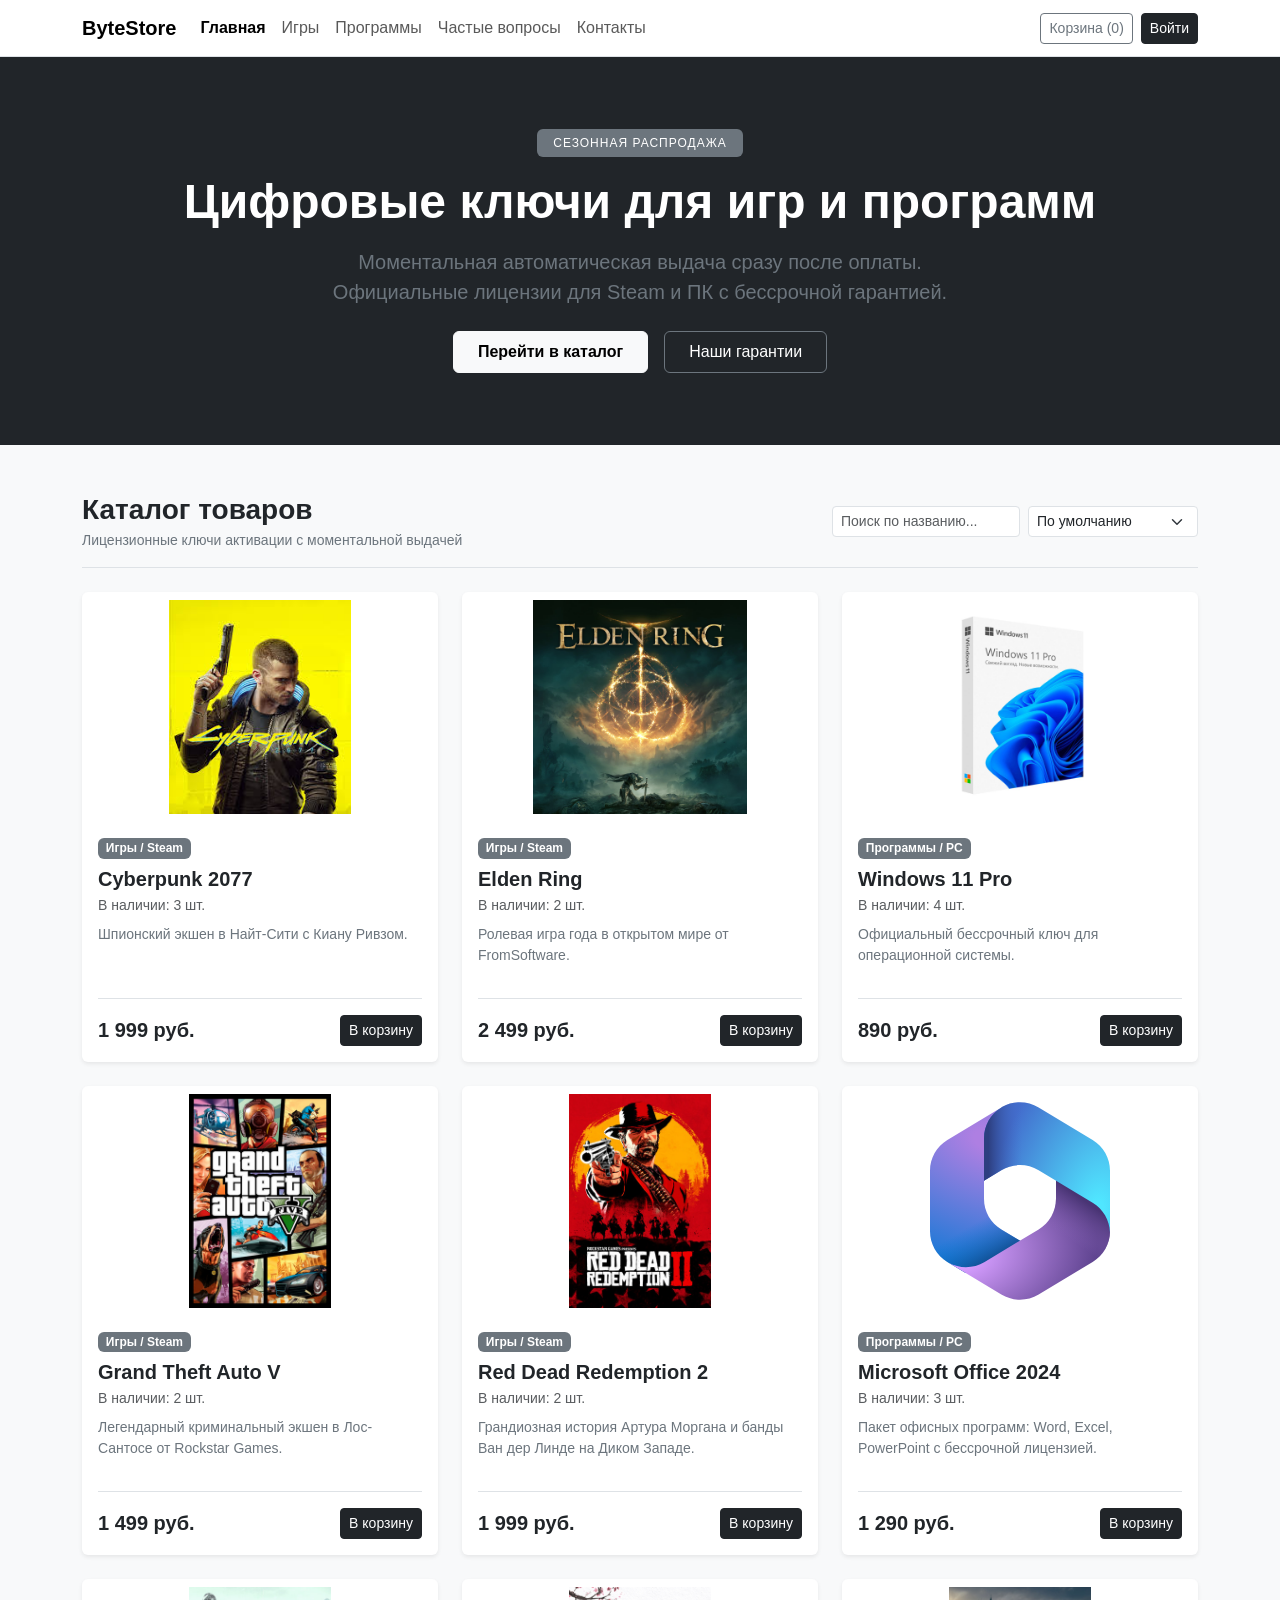
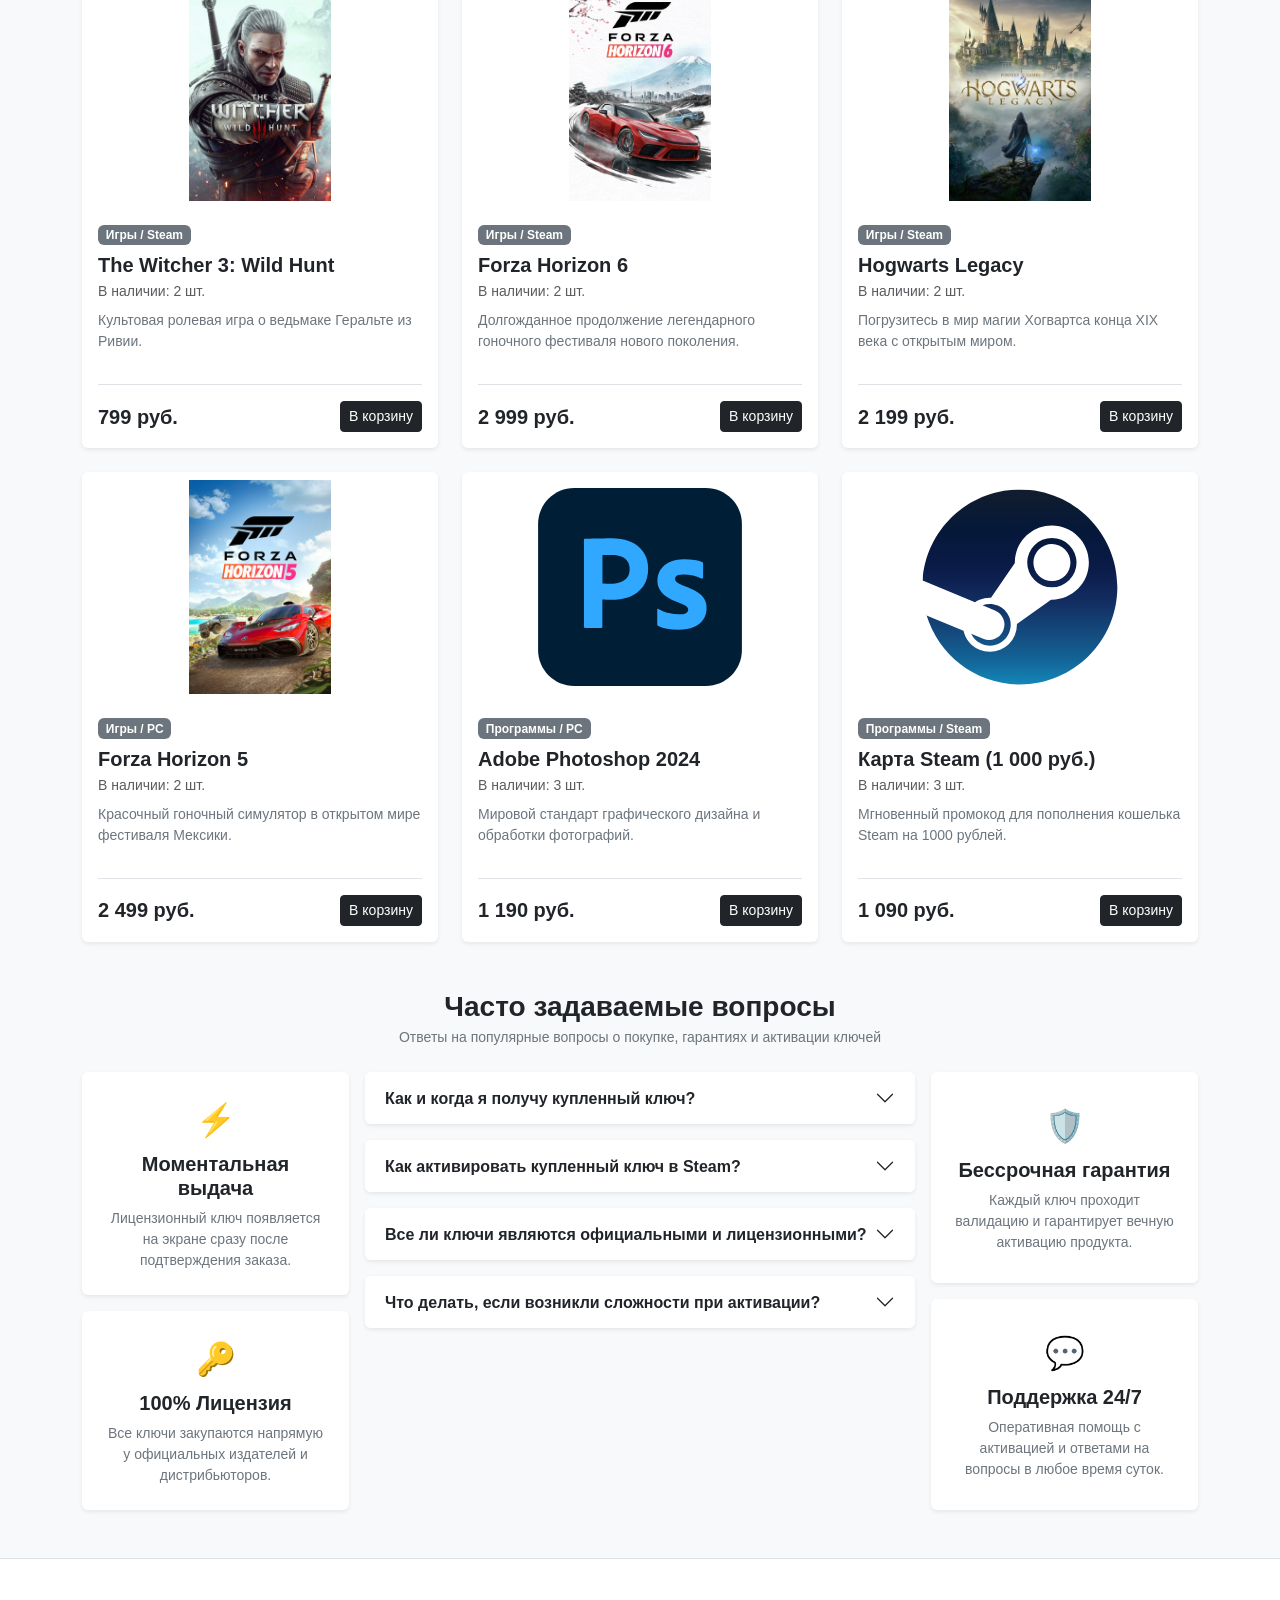
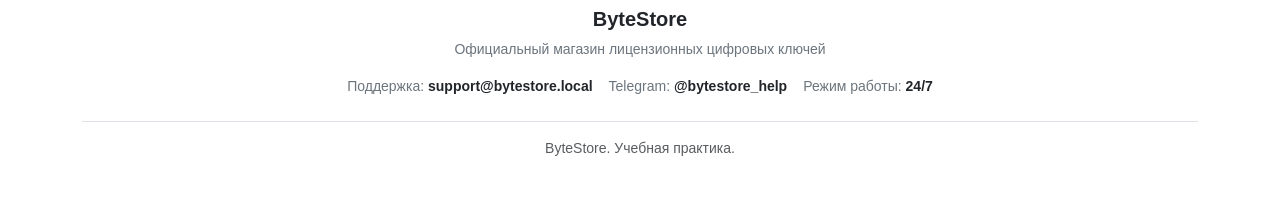
==== index.html @ 20fa43a7 "ByteStore" ====
<!DOCTYPE html>
<html lang="ru">
<head>
    <meta charset="UTF-8">
    <meta name="viewport" content="width=device-width, initial-scale=1.0">
    <title>ByteStore - Магазин цифровых товаров</title>

    <!-- шрифт satoshi -->
    <link href="https://api.fontshare.com/v2/css?f[]=satoshi@900,700,500,400&display=swap" rel="stylesheet">

    <!-- bootstrap 5.3 -->
    <link href="https://cdn.jsdelivr.net/npm/bootstrap@5.3.3/dist/css/bootstrap.min.css" rel="stylesheet">

    <style>
        body {
            font-family: 'Satoshi', sans-serif;
        }
        html {
            scroll-behavior: smooth;
        }
        .nav-filter.active {
            font-weight: 600;
            color: #000 !important;
        }
    </style>
</head>
<body class="bg-light">

    <!-- шапка сайта -->
    <nav class="navbar navbar-expand-lg bg-white border-bottom sticky-top">
        <div class="container">
            <a class="navbar-brand fw-bold" href="#">ByteStore</a>
            
            <button class="navbar-toggler" type="button" data-bs-toggle="collapse" data-bs-target="#navbarNav">
                <span class="navbar-toggler-icon"></span>
            </button>

            <div class="collapse navbar-collapse" id="navbarNav">
                <ul class="navbar-nav me-auto">
                    <li class="nav-item">
                        <a class="nav-link nav-filter active" href="#" data-filter="all">Главная</a>
                    </li>
                    <li class="nav-item">
                        <a class="nav-link nav-filter" href="#" data-filter="games">Игры</a>
                    </li>
                    <li class="nav-item">
                        <a class="nav-link nav-filter" href="#" data-filter="programs">Программы</a>
                    </li>
                    <li class="nav-item">
                        <a class="nav-link" href="#faq" id="faqNavBtn">Частые вопросы</a>
                    </li>
                    <li class="nav-item">
                        <a class="nav-link" href="#contacts" id="contactsNavBtn">Контакты</a>
                    </li>
                </ul>

                <div class="d-flex align-items-center gap-2">
                    <button class="btn btn-outline-secondary btn-sm" id="cartBtn" type="button" data-bs-toggle="modal" data-bs-target="#cartModal">
                        Корзина (<span id="cartCount">0</span>)
                    </button>
                    <div id="authContainer">
                        <button class="btn btn-dark btn-sm" id="loginNavBtn" type="button" data-bs-toggle="modal" data-bs-target="#authModal">
                            Войти
                        </button>
                    </div>
                </div>
            </div>
        </div>
    </nav>

    <!-- главный промо-баннер (hero) -->
    <section class="bg-dark text-white py-5 mb-5">
        <div class="container py-4 text-center">
            <span class="badge bg-secondary mb-3 px-3 py-2 text-uppercase fw-normal" style="letter-spacing: 1px;">Сезонная распродажа</span>
            <h1 class="display-5 fw-bold mb-3">Цифровые ключи для игр и программ</h1>
            <p class="lead text-secondary mx-auto mb-4" style="max-width: 650px;">
                Моментальная автоматическая выдача сразу после оплаты. Официальные лицензии для Steam и ПК с бессрочной гарантией.
            </p>
            <div class="d-flex justify-content-center gap-3">
                <a href="#catalog" class="btn btn-light px-4 py-2 fw-semibold">Перейти в каталог</a>
                <a href="#faq" class="btn btn-outline-secondary text-white px-4 py-2">Наши гарантии</a>
            </div>
        </div>
    </section>

    <!-- заголовок каталога и панель фильтрации -->
    <div id="catalog" class="container mb-4">
        <div class="d-flex flex-column flex-md-row justify-content-between align-items-md-center border-bottom pb-3 gap-3">
            <div>
                <h2 class="h3 fw-bold mb-1" id="pageTitle">Каталог товаров</h2>
                <p class="text-secondary small mb-0" id="pageSubtitle">Лицензионные ключи активации с моментальной выдачей</p>
            </div>
            <div class="d-flex align-items-center gap-2">
                <input type="text" class="form-control form-control-sm" id="searchInput" placeholder="Поиск по названию..." style="max-width: 220px;">
                <select class="form-select form-select-sm" id="sortSelect" style="max-width: 170px;">
                    <option value="default">По умолчанию</option>
                    <option value="price-asc">Сначала дешевле</option>
                    <option value="price-desc">Сначала дороже</option>
                </select>
            </div>
        </div>
    </div>

    <!-- список товаров -->
    <div class="container mb-5">
        <div class="row row-cols-1 row-cols-md-3 g-4" id="productsGrid">
            <div id="noProductsFound" class="col-12 text-center py-5 text-secondary d-none">
                <p class="mb-0">Товаров по вашему запросу не найдено</p>
            </div>
            
            <!-- товар 1 -->
            <div class="col product-card-col" data-category="games">
                <div class="card h-100 shadow-sm border-0">
                    <img src="img/cyberpunk.png" class="card-img-top p-2" alt="Cyberpunk 2077" style="height: 230px; object-fit: contain;">
                    <div class="card-body d-flex flex-column">
                        <span class="badge bg-secondary align-self-start mb-2">Игры / Steam</span>
                        <h5 class="card-title fw-bold mb-1">Cyberpunk 2077</h5>
                        <div class="text-muted small mb-2" id="stock-1">В наличии: 3 шт.</div>
                        <p class="card-text text-secondary small flex-grow-1">Шпионский экшен в Найт-Сити с Киану Ривзом.</p>
                        <div class="d-flex justify-content-between align-items-center mt-3 pt-3 border-top">
                            <span class="fw-bold fs-5">1 999 руб.</span>
                            <button class="btn btn-dark btn-sm btn-buy" data-id="1" data-name="Cyberpunk 2077" data-price="1999">В корзину</button>
                        </div>
                    </div>
                </div>
            </div>

            <!-- товар 2 -->
            <div class="col product-card-col" data-category="games">
                <div class="card h-100 shadow-sm border-0">
                    <img src="img/eldenring.png" class="card-img-top p-2" alt="Elden Ring" style="height: 230px; object-fit: contain;">
                    <div class="card-body d-flex flex-column">
                        <span class="badge bg-secondary align-self-start mb-2">Игры / Steam</span>
                        <h5 class="card-title fw-bold mb-1">Elden Ring</h5>
                        <div class="text-muted small mb-2" id="stock-2">В наличии: 2 шт.</div>
                        <p class="card-text text-secondary small flex-grow-1">Ролевая игра года в открытом мире от FromSoftware.</p>
                        <div class="d-flex justify-content-between align-items-center mt-3 pt-3 border-top">
                            <span class="fw-bold fs-5">2 499 руб.</span>
                            <button class="btn btn-dark btn-sm btn-buy" data-id="2" data-name="Elden Ring" data-price="2499">В корзину</button>
                        </div>
                    </div>
                </div>
            </div>

            <!-- товар 3 -->
            <div class="col product-card-col" data-category="programs">
                <div class="card h-100 shadow-sm border-0">
                    <img src="img/windows.jpg" class="card-img-top p-2" alt="Windows 11 Pro" style="height: 230px; object-fit: contain;">
                    <div class="card-body d-flex flex-column">
                        <span class="badge bg-secondary align-self-start mb-2">Программы / PC</span>
                        <h5 class="card-title fw-bold mb-1">Windows 11 Pro</h5>
                        <div class="text-muted small mb-2" id="stock-3">В наличии: 4 шт.</div>
                        <p class="card-text text-secondary small flex-grow-1">Официальный бессрочный ключ для операционной системы.</p>
                        <div class="d-flex justify-content-between align-items-center mt-3 pt-3 border-top">
                            <span class="fw-bold fs-5">890 руб.</span>
                            <button class="btn btn-dark btn-sm btn-buy" data-id="3" data-name="Windows 11 Pro" data-price="890">В корзину</button>
                        </div>
                    </div>
                </div>
            </div>

            <!-- товар 4 -->
            <div class="col product-card-col" data-category="games">
                <div class="card h-100 shadow-sm border-0">
                    <img src="img/gtav.jpg" class="card-img-top p-2" alt="Grand Theft Auto V" style="height: 230px; object-fit: contain;">
                    <div class="card-body d-flex flex-column">
                        <span class="badge bg-secondary align-self-start mb-2">Игры / Steam</span>
                        <h5 class="card-title fw-bold mb-1">Grand Theft Auto V</h5>
                        <div class="text-muted small mb-2" id="stock-4">В наличии: 2 шт.</div>
                        <p class="card-text text-secondary small flex-grow-1">Легендарный криминальный экшен в Лос-Сантосе от Rockstar Games.</p>
                        <div class="d-flex justify-content-between align-items-center mt-3 pt-3 border-top">
                            <span class="fw-bold fs-5">1 499 руб.</span>
                            <button class="btn btn-dark btn-sm btn-buy" data-id="4" data-name="Grand Theft Auto V" data-price="1499">В корзину</button>
                        </div>
                    </div>
                </div>
            </div>

            <!-- товар 5 -->
            <div class="col product-card-col" data-category="games">
                <div class="card h-100 shadow-sm border-0">
                    <img src="img/rdr2.jpg" class="card-img-top p-2" alt="Red Dead Redemption 2" style="height: 230px; object-fit: contain;">
                    <div class="card-body d-flex flex-column">
                        <span class="badge bg-secondary align-self-start mb-2">Игры / Steam</span>
                        <h5 class="card-title fw-bold mb-1">Red Dead Redemption 2</h5>
                        <div class="text-muted small mb-2" id="stock-5">В наличии: 2 шт.</div>
                        <p class="card-text text-secondary small flex-grow-1">Грандиозная история Артура Моргана и банды Ван дер Линде на Диком Западе.</p>
                        <div class="d-flex justify-content-between align-items-center mt-3 pt-3 border-top">
                            <span class="fw-bold fs-5">1 999 руб.</span>
                            <button class="btn btn-dark btn-sm btn-buy" data-id="5" data-name="Red Dead Redemption 2" data-price="1999">В корзину</button>
                        </div>
                    </div>
                </div>
            </div>

            <!-- товар 6 -->
            <div class="col product-card-col" data-category="programs">
                <div class="card h-100 shadow-sm border-0">
                    <img src="img/office.svg" class="card-img-top p-3" alt="Microsoft Office 2024" style="height: 230px; object-fit: contain;">
                    <div class="card-body d-flex flex-column">
                        <span class="badge bg-secondary align-self-start mb-2">Программы / PC</span>
                        <h5 class="card-title fw-bold mb-1">Microsoft Office 2024</h5>
                        <div class="text-muted small mb-2" id="stock-6">В наличии: 3 шт.</div>
                        <p class="card-text text-secondary small flex-grow-1">Пакет офисных программ: Word, Excel, PowerPoint с бессрочной лицензией.</p>
                        <div class="d-flex justify-content-between align-items-center mt-3 pt-3 border-top">
                            <span class="fw-bold fs-5">1 290 руб.</span>
                            <button class="btn btn-dark btn-sm btn-buy" data-id="6" data-name="Microsoft Office 2024" data-price="1290">В корзину</button>
                        </div>
                    </div>
                </div>
            </div>

            <!-- товар 7 -->
            <div class="col product-card-col" data-category="games">
                <div class="card h-100 shadow-sm border-0">
                    <img src="img/witcher3.jpg" class="card-img-top p-2" alt="The Witcher 3: Wild Hunt" style="height: 230px; object-fit: contain;">
                    <div class="card-body d-flex flex-column">
                        <span class="badge bg-secondary align-self-start mb-2">Игры / Steam</span>
                        <h5 class="card-title fw-bold mb-1">The Witcher 3: Wild Hunt</h5>
                        <div class="text-muted small mb-2" id="stock-7">В наличии: 2 шт.</div>
                        <p class="card-text text-secondary small flex-grow-1">Культовая ролевая игра о ведьмаке Геральте из Ривии.</p>
                        <div class="d-flex justify-content-between align-items-center mt-3 pt-3 border-top">
                            <span class="fw-bold fs-5">799 руб.</span>
                            <button class="btn btn-dark btn-sm btn-buy" data-id="7" data-name="The Witcher 3: Wild Hunt" data-price="799">В корзину</button>
                        </div>
                    </div>
                </div>
            </div>

            <!-- товар 8 -->
            <div class="col product-card-col" data-category="games">
                <div class="card h-100 shadow-sm border-0">
                    <img src="img/forza6.jpg" class="card-img-top p-2" alt="Forza Horizon 6" style="height: 230px; object-fit: contain;">
                    <div class="card-body d-flex flex-column">
                        <span class="badge bg-secondary align-self-start mb-2">Игры / Steam</span>
                        <h5 class="card-title fw-bold mb-1">Forza Horizon 6</h5>
                        <div class="text-muted small mb-2" id="stock-8">В наличии: 2 шт.</div>
                        <p class="card-text text-secondary small flex-grow-1">Долгожданное продолжение легендарного гоночного фестиваля нового поколения.</p>
                        <div class="d-flex justify-content-between align-items-center mt-3 pt-3 border-top">
                            <span class="fw-bold fs-5">2 999 руб.</span>
                            <button class="btn btn-dark btn-sm btn-buy" data-id="8" data-name="Forza Horizon 6" data-price="2999">В корзину</button>
                        </div>
                    </div>
                </div>
            </div>

            <!-- товар 9 -->
            <div class="col product-card-col" data-category="games">
                <div class="card h-100 shadow-sm border-0">
                    <img src="img/hogwarts.jpg" class="card-img-top p-2" alt="Hogwarts Legacy" style="height: 230px; object-fit: contain;">
                    <div class="card-body d-flex flex-column">
                        <span class="badge bg-secondary align-self-start mb-2">Игры / Steam</span>
                        <h5 class="card-title fw-bold mb-1">Hogwarts Legacy</h5>
                        <div class="text-muted small mb-2" id="stock-9">В наличии: 2 шт.</div>
                        <p class="card-text text-secondary small flex-grow-1">Погрузитесь в мир магии Хогвартса конца XIX века с открытым миром.</p>
                        <div class="d-flex justify-content-between align-items-center mt-3 pt-3 border-top">
                            <span class="fw-bold fs-5">2 199 руб.</span>
                            <button class="btn btn-dark btn-sm btn-buy" data-id="9" data-name="Hogwarts Legacy" data-price="2199">В корзину</button>
                        </div>
                    </div>
                </div>
            </div>

            <!-- товар 10 -->
            <div class="col product-card-col" data-category="games">
                <div class="card h-100 shadow-sm border-0">
                    <img src="img/forza5.jpg" class="card-img-top p-2" alt="Forza Horizon 5" style="height: 230px; object-fit: contain;">
                    <div class="card-body d-flex flex-column">
                        <span class="badge bg-secondary align-self-start mb-2">Игры / PC</span>
                        <h5 class="card-title fw-bold mb-1">Forza Horizon 5</h5>
                        <div class="text-muted small mb-2" id="stock-10">В наличии: 2 шт.</div>
                        <p class="card-text text-secondary small flex-grow-1">Красочный гоночный симулятор в открытом мире фестиваля Мексики.</p>
                        <div class="d-flex justify-content-between align-items-center mt-3 pt-3 border-top">
                            <span class="fw-bold fs-5">2 499 руб.</span>
                            <button class="btn btn-dark btn-sm btn-buy" data-id="10" data-name="Forza Horizon 5" data-price="2499">В корзину</button>
                        </div>
                    </div>
                </div>
            </div>

            <!-- товар 11 -->
            <div class="col product-card-col" data-category="programs">
                <div class="card h-100 shadow-sm border-0">
                    <img src="img/photoshop.svg" class="card-img-top p-3" alt="Adobe Photoshop 2024" style="height: 230px; object-fit: contain;">
                    <div class="card-body d-flex flex-column">
                        <span class="badge bg-secondary align-self-start mb-2">Программы / PC</span>
                        <h5 class="card-title fw-bold mb-1">Adobe Photoshop 2024</h5>
                        <div class="text-muted small mb-2" id="stock-11">В наличии: 3 шт.</div>
                        <p class="card-text text-secondary small flex-grow-1">Мировой стандарт графического дизайна и обработки фотографий.</p>
                        <div class="d-flex justify-content-between align-items-center mt-3 pt-3 border-top">
                            <span class="fw-bold fs-5">1 190 руб.</span>
                            <button class="btn btn-dark btn-sm btn-buy" data-id="11" data-name="Adobe Photoshop 2024" data-price="1190">В корзину</button>
                        </div>
                    </div>
                </div>
            </div>

            <!-- товар 12 -->
            <div class="col product-card-col" data-category="programs">
                <div class="card h-100 shadow-sm border-0">
                    <img src="img/steam.svg" class="card-img-top p-3" alt="Подарочная карта Steam (1000 руб.)" style="height: 230px; object-fit: contain;">
                    <div class="card-body d-flex flex-column">
                        <span class="badge bg-secondary align-self-start mb-2">Программы / Steam</span>
                        <h5 class="card-title fw-bold mb-1">Карта Steam (1 000 руб.)</h5>
                        <div class="text-muted small mb-2" id="stock-12">В наличии: 3 шт.</div>
                        <p class="card-text text-secondary small flex-grow-1">Мгновенный промокод для пополнения кошелька Steam на 1000 рублей.</p>
                        <div class="d-flex justify-content-between align-items-center mt-3 pt-3 border-top">
                            <span class="fw-bold fs-5">1 090 руб.</span>
                            <button class="btn btn-dark btn-sm btn-buy" data-id="12" data-name="Подарочная карта Steam (1000 руб.)" data-price="1090">В корзину</button>
                        </div>
                    </div>
                </div>
            </div>

        </div>
    </div>

    <!-- модальное окно авторизации и регистрации -->
    <div class="modal fade" id="authModal" tabindex="-1">
        <div class="modal-dialog modal-dialog-centered">
            <div class="modal-content">
                <div class="modal-header">
                    <h5 class="modal-title fw-bold" id="authModalTitle">Вход в аккаунт</h5>
                    <button type="button" class="btn-close" data-bs-dismiss="modal"></button>
                </div>
                <div class="modal-body">
                    <form id="authForm">
                        <div class="mb-3">
                            <label class="form-label small text-secondary">Логин</label>
                            <input type="text" class="form-control" id="authLogin" placeholder="Введите логин" required>
                        </div>
                        <div class="mb-3">
                            <label class="form-label small text-secondary">Пароль</label>
                            <input type="password" class="form-control" id="authPassword" placeholder="Введите пароль" required>
                        </div>
                        <div id="authError" class="alert alert-danger py-2 small d-none"></div>
                        <button type="submit" class="btn btn-dark w-100" id="authSubmitBtn">Войти</button>
                    </form>
                    <div class="text-center mt-3">
                        <a href="#" class="small text-secondary" id="authToggleLink">Нет аккаунта? Зарегистрироваться</a>
                    </div>
                </div>
            </div>
        </div>
    </div>

    <!-- модальное окно корзины -->
    <div class="modal fade" id="cartModal" tabindex="-1">
        <div class="modal-dialog modal-dialog-centered">
            <div class="modal-content">
                <div class="modal-header">
                    <h5 class="modal-title fw-bold">Корзина</h5>
                    <button type="button" class="btn-close" data-bs-dismiss="modal"></button>
                </div>
                <div class="modal-body">
                    <div id="cartEmpty" class="text-center py-4 text-secondary">
                        <p class="mb-0">Ваша корзина пуста</p>
                    </div>
                    <ul class="list-group list-group-flush mb-3" id="cartList"></ul>
                    <div class="d-flex justify-content-between align-items-center pt-3 border-top fw-bold">
                        <span>Итого:</span>
                        <span id="cartTotalPrice">0 руб.</span>
                    </div>
                </div>
                <div class="modal-footer">
                    <button type="button" class="btn btn-outline-secondary btn-sm" data-bs-dismiss="modal">Продолжить покупки</button>
                    <button type="button" class="btn btn-dark btn-sm" id="checkoutBtn" disabled>Оформить заказ</button>
                </div>
            </div>
        </div>
    </div>

    <!-- модальное окно успешной покупки и выдачи ключа -->
    <div class="modal fade" id="successModal" tabindex="-1">
        <div class="modal-dialog modal-dialog-centered">
            <div class="modal-content text-center p-3">
                <div class="modal-body">
                    <div class="mb-3 text-success">
                        <svg xmlns="http://www.w3.org/2000/svg" width="48" height="48" fill="currentColor" class="bi bi-check-circle" viewBox="0 0 16 16">
                            <path d="M8 15A7 7 0 1 1 8 1a7 7 0 0 1 0 14m0 1A8 8 0 1 0 8 0a8 8 0 0 0 0 16"/>
                            <path d="m10.97 4.97-.02.022-3.473 4.425-2.093-2.094a.75.75 0 0 0-1.06 1.06L6.97 11.03a.75.75 0 0 0 1.079-.02l3.992-4.99a.75.75 0 0 0-1.071-1.05"/>
                        </svg>
                    </div>
                    <h5 class="fw-bold mb-2">Оплата прошла успешно!</h5>
                    <p class="text-secondary small mb-3">Ваш цифровой ключ активации:</p>
                    <div class="p-3 bg-light border rounded font-monospace fw-bold fs-5 text-dark mb-3" id="issuedKey">
                        XXXX-XXXX-XXXX-XXXX
                    </div>
                    <p class="text-secondary small">Ключ моментально готов к активации.</p>
                    <button type="button" class="btn btn-dark btn-sm w-100" data-bs-dismiss="modal">Отлично</button>
                </div>
            </div>
        </div>
    </div>

    <!-- модальное окно личного кабинета (мои покупки по ТЗ 3.4) -->
    <div class="modal fade" id="userKeysModal" tabindex="-1">
        <div class="modal-dialog modal-dialog-centered">
            <div class="modal-content">
                <div class="modal-header">
                    <h5 class="modal-title fw-bold">Мои купленные ключи</h5>
                    <button type="button" class="btn-close" data-bs-dismiss="modal"></button>
                </div>
                <div class="modal-body">
                    <div id="userKeysEmpty" class="text-center py-4 text-secondary">
                        <p class="mb-0">У вас пока нет купленных ключей</p>
                    </div>
                    <ul class="list-group list-group-flush" id="userKeysList"></ul>
                </div>
                <div class="modal-footer">
                    <button type="button" class="btn btn-outline-secondary btn-sm" data-bs-dismiss="modal">Закрыть</button>
                </div>
            </div>
        </div>
    </div>

    <!-- модальное окно добавления ключей -->
    <div class="modal fade" id="adminModal" tabindex="-1">
        <div class="modal-dialog modal-dialog-centered">
            <div class="modal-content">
                <div class="modal-header">
                    <h5 class="modal-title fw-bold">Пополнение склада ключей</h5>
                    <button type="button" class="btn-close" data-bs-dismiss="modal"></button>
                </div>
                <div class="modal-body">
                    <form id="adminKeyForm">
                        <div class="mb-3">
                            <label class="form-label small text-secondary">Выберите товар</label>
                            <select class="form-select form-select-sm" id="adminProductSelect">
                                <option value="1">Cyberpunk 2077</option>
                                <option value="2">Elden Ring</option>
                                <option value="3">Windows 11 Pro</option>
                                <option value="4">Grand Theft Auto V</option>
                                <option value="5">Red Dead Redemption 2</option>
                                <option value="6">Microsoft Office 2024</option>
                                <option value="7">The Witcher 3: Wild Hunt</option>
                                <option value="8">Forza Horizon 6</option>
                                <option value="9">Hogwarts Legacy</option>
                                <option value="10">Forza Horizon 5</option>
                                <option value="11">Adobe Photoshop 2024</option>
                                <option value="12">Подарочная карта Steam (1000 руб.)</option>
                            </select>
                        </div>
                        <div class="mb-3">
                            <label class="form-label small text-secondary">Код лицензионного ключа</label>
                            <div class="input-group input-group-sm">
                                <input type="text" class="form-control font-monospace" id="adminKeyCode" placeholder="XXXX-XXXX-XXXX-XXXX" required>
                                <button class="btn btn-outline-secondary" type="button" id="adminGenKeyBtn">Сгенерировать</button>
                            </div>
                        </div>
                        <div id="adminSuccess" class="alert alert-success py-2 small d-none"></div>
                        <div id="adminError" class="alert alert-danger py-2 small d-none"></div>
                        <button type="submit" class="btn btn-dark btn-sm w-100" id="adminSubmitBtn">Добавить ключ в базу данных</button>
                    </form>
                </div>
            </div>
        </div>
    </div>

    <!-- блок часто задаваемых вопросов (FAQ) и гарантий -->
    <section id="faq" class="container mb-5">
        <div class="text-center mb-4">
            <h2 class="h3 fw-bold mb-1">Часто задаваемые вопросы</h2>
            <p class="text-secondary small mb-0">Ответы на популярные вопросы о покупке, гарантиях и активации ключей</p>
        </div>
        <div class="row g-3 align-items-stretch">
            <!-- левая колонка преимуществ (2 карточки) -->
            <div class="col-12 col-lg-3 d-flex flex-column gap-3">
                <div class="card h-100 border-0 shadow-sm p-4 bg-white text-center d-flex flex-column justify-content-center">
                    <div class="fs-2 mb-2">⚡</div>
                    <h5 class="fw-bold mb-2">Моментальная выдача</h5>
                    <p class="text-secondary small mb-0">Лицензионный ключ появляется на экране сразу после подтверждения заказа.</p>
                </div>
                <div class="card h-100 border-0 shadow-sm p-4 bg-white text-center d-flex flex-column justify-content-center">
                    <div class="fs-2 mb-2">🔑</div>
                    <h5 class="fw-bold mb-2">100% Лицензия</h5>
                    <p class="text-secondary small mb-0">Все ключи закупаются напрямую у официальных издателей и дистрибьюторов.</p>
                </div>
            </div>

            <!-- центральная колонка: аккордеон вопросов -->
            <div class="col-12 col-lg-6">
                <div class="accordion" id="faqAccordion">
                    <div class="accordion-item border-0 mb-3 shadow-sm rounded overflow-hidden">
                        <h2 class="accordion-header">
                            <button class="accordion-button collapsed fw-semibold" type="button" data-bs-toggle="collapse" data-bs-target="#faq1">
                                Как и когда я получу купленный ключ?
                            </button>
                        </h2>
                        <div id="faq1" class="accordion-collapse collapse" data-bs-parent="#faqAccordion">
                            <div class="accordion-body text-secondary small pt-0">
                                Выдача ключа происходит автоматически и моментально сразу после оформления заказа. Ключ появится во всплывающем окне на сайте, а также навсегда сохранится в вашем личном кабинете в разделе «Мои покупки».
                            </div>
                        </div>
                    </div>
                    <div class="accordion-item border-0 mb-3 shadow-sm rounded overflow-hidden">
                        <h2 class="accordion-header">
                            <button class="accordion-button collapsed fw-semibold" type="button" data-bs-toggle="collapse" data-bs-target="#faq2">
                                Как активировать купленный ключ в Steam?
                            </button>
                        </h2>
                        <div id="faq2" class="accordion-collapse collapse" data-bs-parent="#faqAccordion">
                            <div class="accordion-body text-secondary small pt-0">
                                1. Запустите клиент Steam на вашем ПК и войдите в свой аккаунт.<br>
                                2. В верхнем меню выберите <strong>«Игры»</strong> &rarr; <strong>«Активировать в Steam...»</strong>.<br>
                                3. Следуйте инструкции на экране и вставьте полученный ключ.<br>
                                4. После этого игра будет навсегда привязана к вашей библиотеке и готова к установке.
                            </div>
                        </div>
                    </div>
                    <div class="accordion-item border-0 mb-3 shadow-sm rounded overflow-hidden">
                        <h2 class="accordion-header">
                            <button class="accordion-button collapsed fw-semibold" type="button" data-bs-toggle="collapse" data-bs-target="#faq3">
                                Все ли ключи являются официальными и лицензионными?
                            </button>
                        </h2>
                        <div id="faq3" class="accordion-collapse collapse" data-bs-parent="#faqAccordion">
                            <div class="accordion-body text-secondary small pt-0">
                                Да, абсолютно все товары в нашем магазине — это 100% официальные лицензионные ключи от проверенных дистрибьюторов и издателей с бессрочной гарантией.
                            </div>
                        </div>
                    </div>
                    <div class="accordion-item border-0 mb-3 shadow-sm rounded overflow-hidden">
                        <h2 class="accordion-header">
                            <button class="accordion-button collapsed fw-semibold" type="button" data-bs-toggle="collapse" data-bs-target="#faq4">
                                Что делать, если возникли сложности при активации?
                            </button>
                        </h2>
                        <div id="faq4" class="accordion-collapse collapse" data-bs-parent="#faqAccordion">
                            <div class="accordion-body text-secondary small pt-0">
                                Наша техническая поддержка работает круглосуточно. Вы можете связаться с нами в Telegram <strong>@bytestore_help</strong> или по электронной почте <strong>support@bytestore.local</strong>. Оператор ответит в течение нескольких минут и поможет активировать ключ.
                            </div>
                        </div>
                    </div>
                </div>
            </div>

            <!-- правая колонка преимуществ (2 карточки) -->
            <div class="col-12 col-lg-3 d-flex flex-column gap-3">
                <div class="card h-100 border-0 shadow-sm p-4 bg-white text-center d-flex flex-column justify-content-center">
                    <div class="fs-2 mb-2">🛡️</div>
                    <h5 class="fw-bold mb-2">Бессрочная гарантия</h5>
                    <p class="text-secondary small mb-0">Каждый ключ проходит валидацию и гарантирует вечную активацию продукта.</p>
                </div>
                <div class="card h-100 border-0 shadow-sm p-4 bg-white text-center d-flex flex-column justify-content-center">
                    <div class="fs-2 mb-2">💬</div>
                    <h5 class="fw-bold mb-2">Поддержка 24/7</h5>
                    <p class="text-secondary small mb-0">Оперативная помощь с активацией и ответами на вопросы в любое время суток.</p>
                </div>
            </div>
        </div>
    </section>

    <!-- подвал и блок контактов -->
    <footer id="contacts" class="bg-white border-top py-5 text-secondary small">
        <div class="container text-center">
            <h5 class="fw-bold text-dark mb-2">ByteStore</h5>
            <p class="text-secondary mb-3">Официальный магазин лицензионных цифровых ключей</p>
            <div class="d-inline-flex flex-column flex-sm-row gap-3 text-secondary mb-4">
                <span>Поддержка: <strong class="text-dark">support@bytestore.local</strong></span>
                <span>Telegram: <strong class="text-dark">@bytestore_help</strong></span>
                <span>Режим работы: <strong class="text-dark">24/7</strong></span>
            </div>
            <div class="pt-3 border-top text-muted">
                <p class="mb-0">ByteStore. Учебная практика.</p>
            </div>
        </div>
    </footer>

    <script src="https://cdn.jsdelivr.net/npm/bootstrap@5.3.3/dist/js/bootstrap.bundle.min.js"></script>
    <script src="app.js?v=7"></script>
</body>
</html>
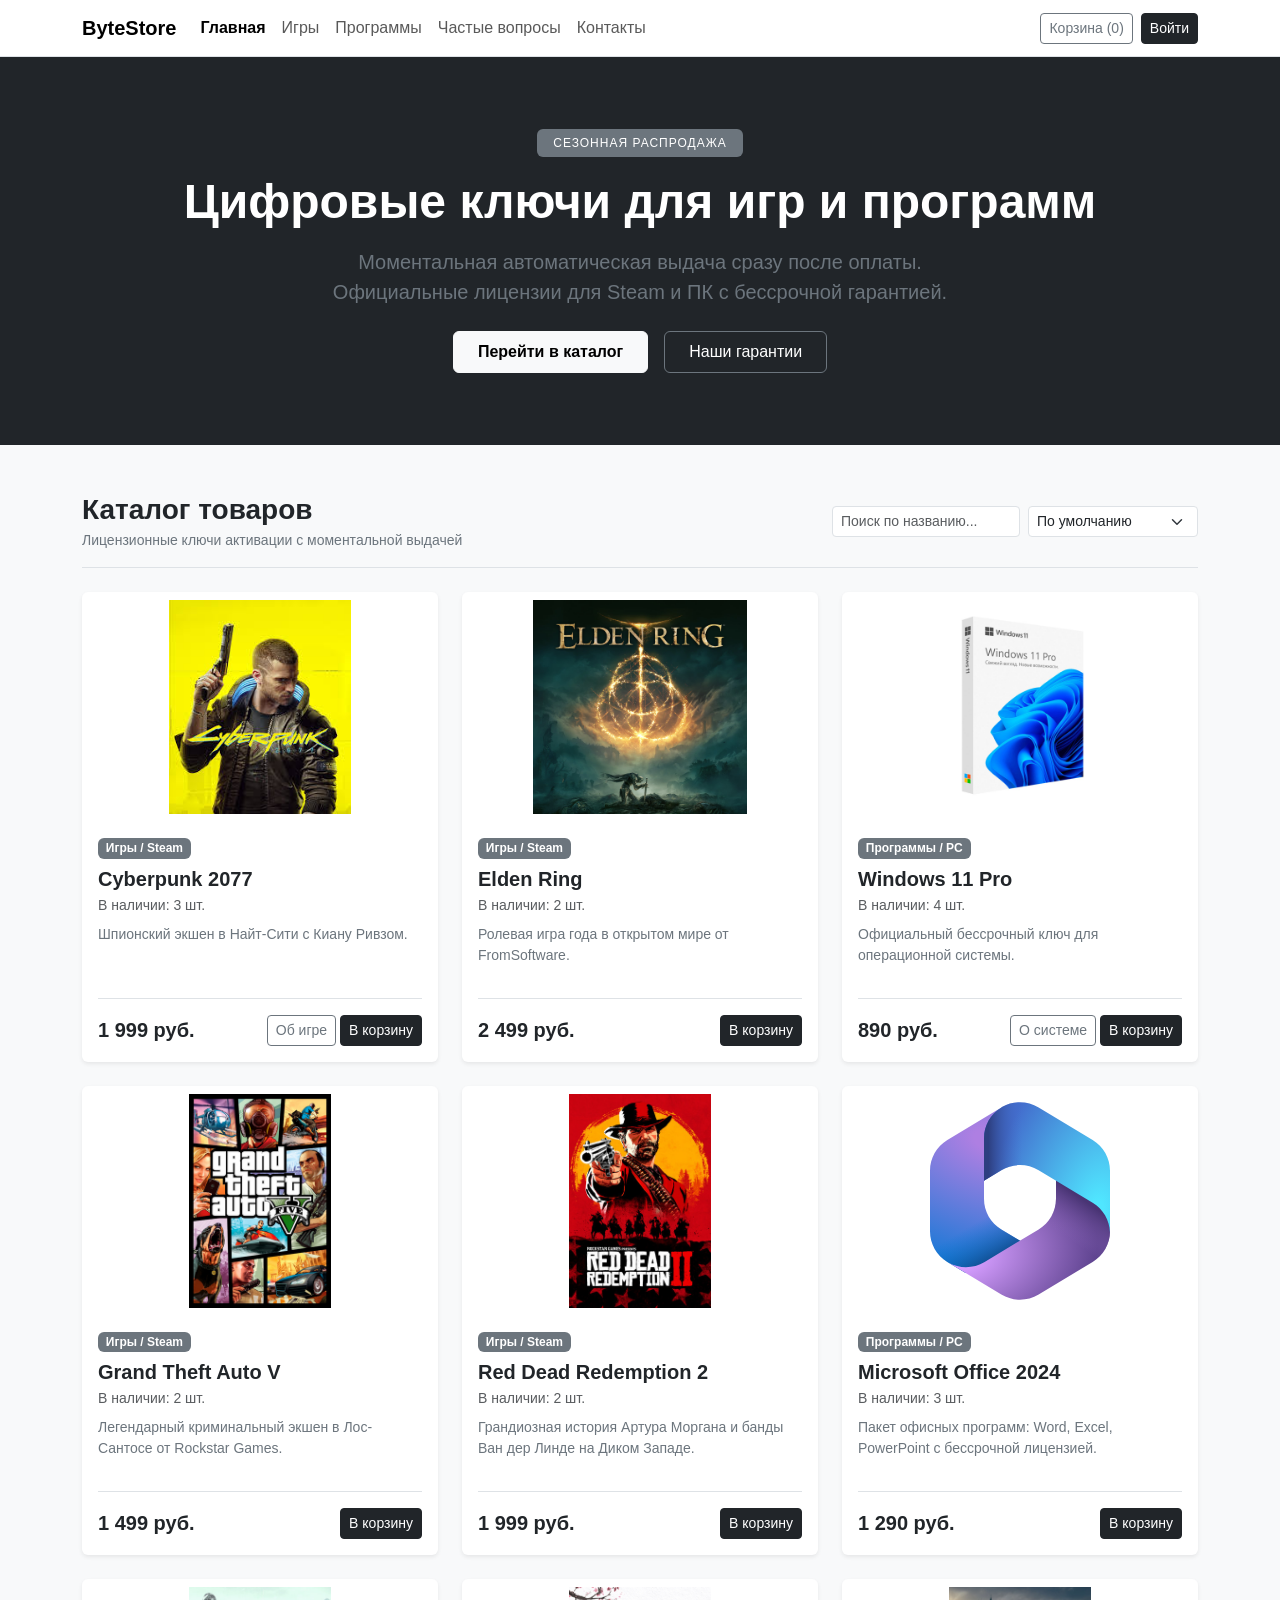
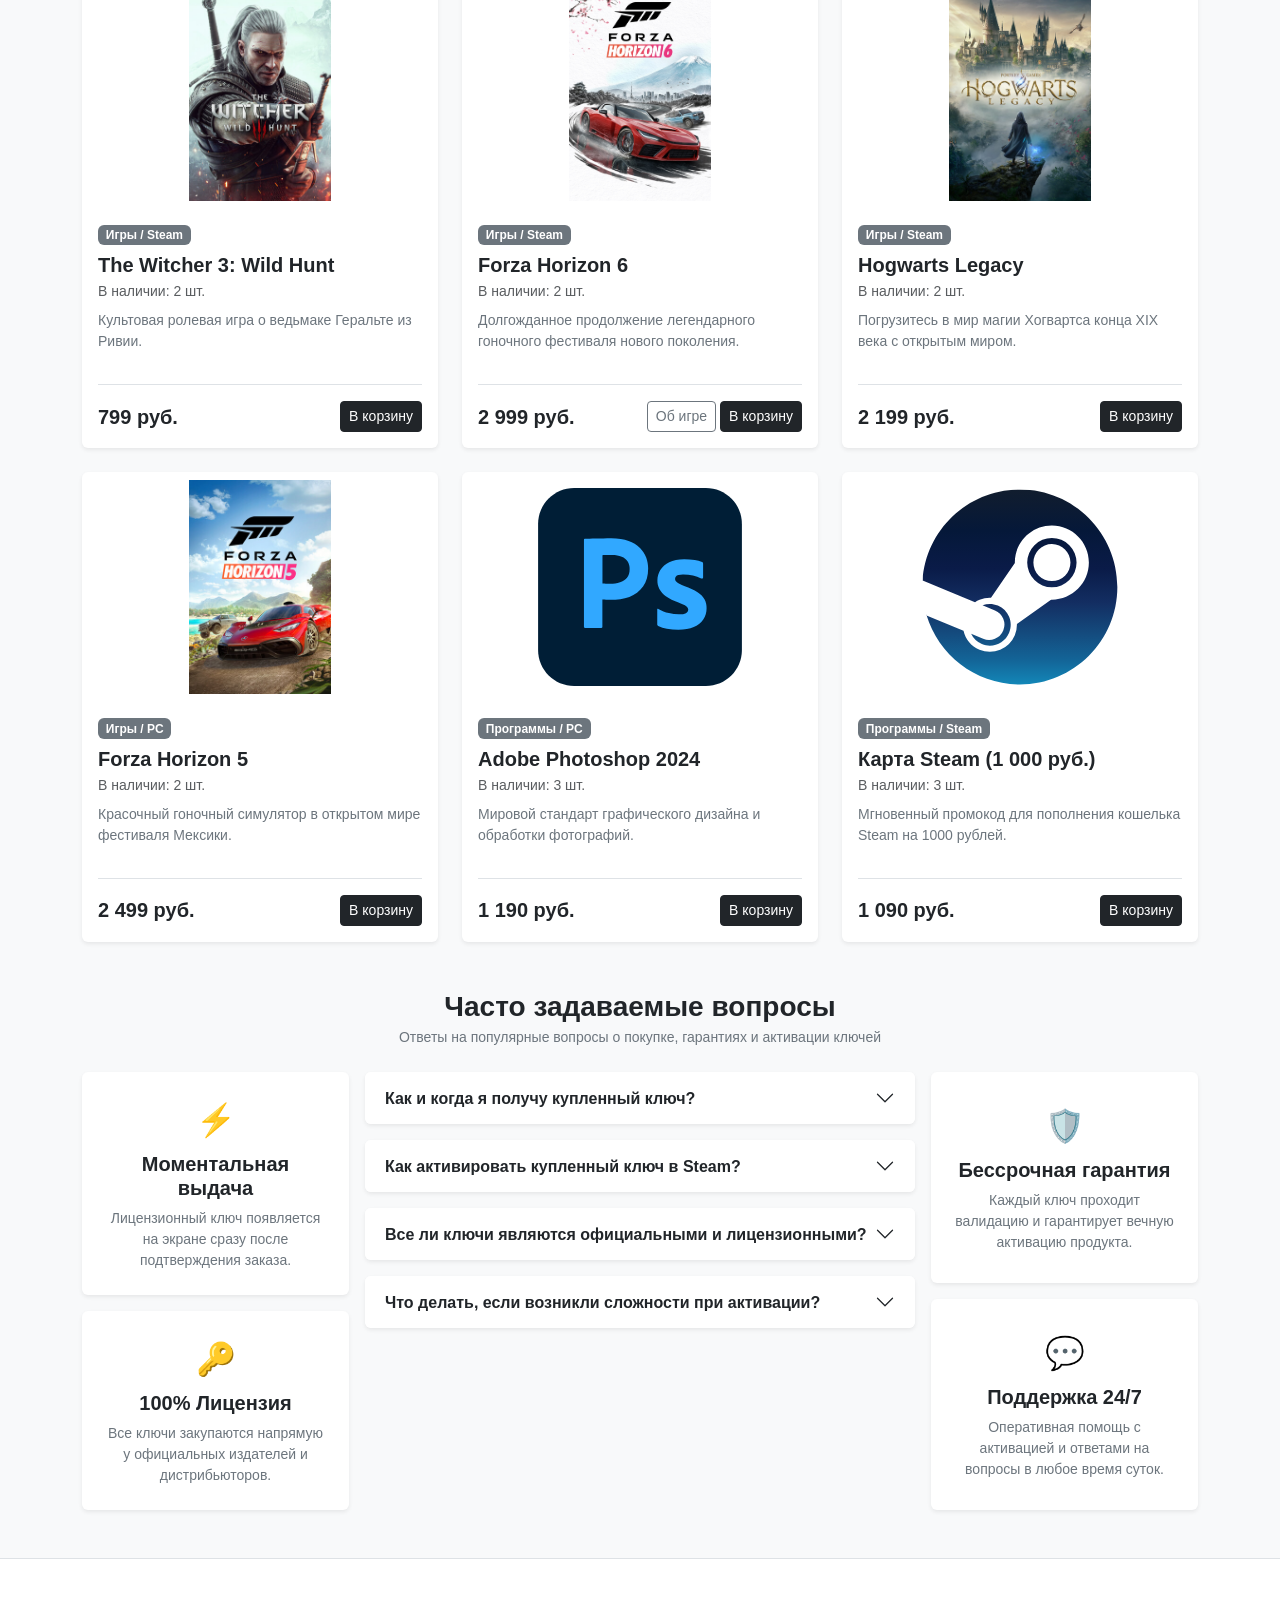
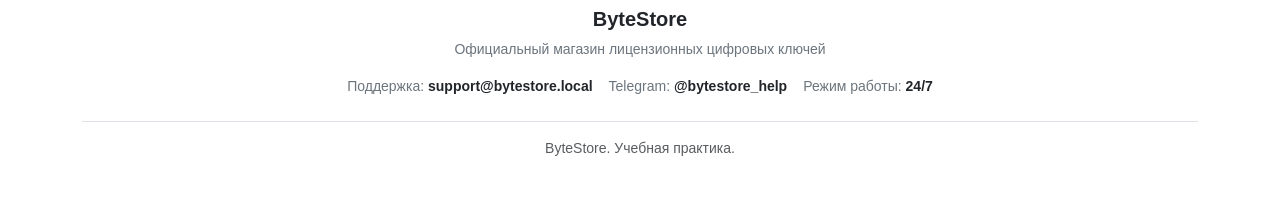
==== commit dc024607: "ByteStore" ====
--- a/index.html
+++ b/index.html
@@ -111,15 +111,22 @@
             <!-- товар 1 -->
             <div class="col product-card-col" data-category="games">
                 <div class="card h-100 shadow-sm border-0">
-                    <img src="img/cyberpunk.png" class="card-img-top p-2" alt="Cyberpunk 2077" style="height: 230px; object-fit: contain;">
-                    <div class="card-body d-flex flex-column">
-                        <span class="badge bg-secondary align-self-start mb-2">Игры / Steam</span>
-                        <h5 class="card-title fw-bold mb-1">Cyberpunk 2077</h5>
+                    <a href="/cyberpunk.html" class="d-block text-center">
+                        <img src="img/cyberpunk.png" class="card-img-top p-2" alt="Cyberpunk 2077" style="height: 230px; object-fit: contain;">
+                    </a>
+                    <div class="card-body d-flex flex-column">
+                        <span class="badge bg-secondary align-self-start mb-2">Игры / Steam</span>
+                        <a href="/cyberpunk.html" class="text-decoration-none text-dark">
+                            <h5 class="card-title fw-bold mb-1">Cyberpunk 2077</h5>
+                        </a>
                         <div class="text-muted small mb-2" id="stock-1">В наличии: 3 шт.</div>
                         <p class="card-text text-secondary small flex-grow-1">Шпионский экшен в Найт-Сити с Киану Ривзом.</p>
                         <div class="d-flex justify-content-between align-items-center mt-3 pt-3 border-top">
                             <span class="fw-bold fs-5">1 999 руб.</span>
-                            <button class="btn btn-dark btn-sm btn-buy" data-id="1" data-name="Cyberpunk 2077" data-price="1999">В корзину</button>
+                            <div class="d-flex gap-1">
+                                <a href="/cyberpunk.html" class="btn btn-outline-secondary btn-sm">Об игре</a>
+                                <button class="btn btn-dark btn-sm btn-buy" data-id="1" data-name="Cyberpunk 2077" data-price="1999">В корзину</button>
+                            </div>
                         </div>
                     </div>
                 </div>
@@ -145,15 +152,22 @@
             <!-- товар 3 -->
             <div class="col product-card-col" data-category="programs">
                 <div class="card h-100 shadow-sm border-0">
-                    <img src="img/windows.jpg" class="card-img-top p-2" alt="Windows 11 Pro" style="height: 230px; object-fit: contain;">
+                    <a href="/windows.html" class="d-block text-center">
+                        <img src="img/windows.jpg" class="card-img-top p-2" alt="Windows 11 Pro" style="height: 230px; object-fit: contain;">
+                    </a>
                     <div class="card-body d-flex flex-column">
                         <span class="badge bg-secondary align-self-start mb-2">Программы / PC</span>
-                        <h5 class="card-title fw-bold mb-1">Windows 11 Pro</h5>
+                        <a href="/windows.html" class="text-decoration-none text-dark">
+                            <h5 class="card-title fw-bold mb-1">Windows 11 Pro</h5>
+                        </a>
                         <div class="text-muted small mb-2" id="stock-3">В наличии: 4 шт.</div>
                         <p class="card-text text-secondary small flex-grow-1">Официальный бессрочный ключ для операционной системы.</p>
                         <div class="d-flex justify-content-between align-items-center mt-3 pt-3 border-top">
                             <span class="fw-bold fs-5">890 руб.</span>
-                            <button class="btn btn-dark btn-sm btn-buy" data-id="3" data-name="Windows 11 Pro" data-price="890">В корзину</button>
+                            <div class="d-flex gap-1">
+                                <a href="/windows.html" class="btn btn-outline-secondary btn-sm">О системе</a>
+                                <button class="btn btn-dark btn-sm btn-buy" data-id="3" data-name="Windows 11 Pro" data-price="890">В корзину</button>
+                            </div>
                         </div>
                     </div>
                 </div>
@@ -230,15 +244,22 @@
             <!-- товар 8 -->
             <div class="col product-card-col" data-category="games">
                 <div class="card h-100 shadow-sm border-0">
-                    <img src="img/forza6.jpg" class="card-img-top p-2" alt="Forza Horizon 6" style="height: 230px; object-fit: contain;">
-                    <div class="card-body d-flex flex-column">
-                        <span class="badge bg-secondary align-self-start mb-2">Игры / Steam</span>
-                        <h5 class="card-title fw-bold mb-1">Forza Horizon 6</h5>
+                    <a href="/forza6.html" class="d-block text-center">
+                        <img src="img/forza6.jpg" class="card-img-top p-2" alt="Forza Horizon 6" style="height: 230px; object-fit: contain;">
+                    </a>
+                    <div class="card-body d-flex flex-column">
+                        <span class="badge bg-secondary align-self-start mb-2">Игры / Steam</span>
+                        <a href="/forza6.html" class="text-decoration-none text-dark">
+                            <h5 class="card-title fw-bold mb-1">Forza Horizon 6</h5>
+                        </a>
                         <div class="text-muted small mb-2" id="stock-8">В наличии: 2 шт.</div>
                         <p class="card-text text-secondary small flex-grow-1">Долгожданное продолжение легендарного гоночного фестиваля нового поколения.</p>
                         <div class="d-flex justify-content-between align-items-center mt-3 pt-3 border-top">
                             <span class="fw-bold fs-5">2 999 руб.</span>
-                            <button class="btn btn-dark btn-sm btn-buy" data-id="8" data-name="Forza Horizon 6" data-price="2999">В корзину</button>
+                            <div class="d-flex gap-1">
+                                <a href="/forza6.html" class="btn btn-outline-secondary btn-sm">Об игре</a>
+                                <button class="btn btn-dark btn-sm btn-buy" data-id="8" data-name="Forza Horizon 6" data-price="2999">В корзину</button>
+                            </div>
                         </div>
                     </div>
                 </div>
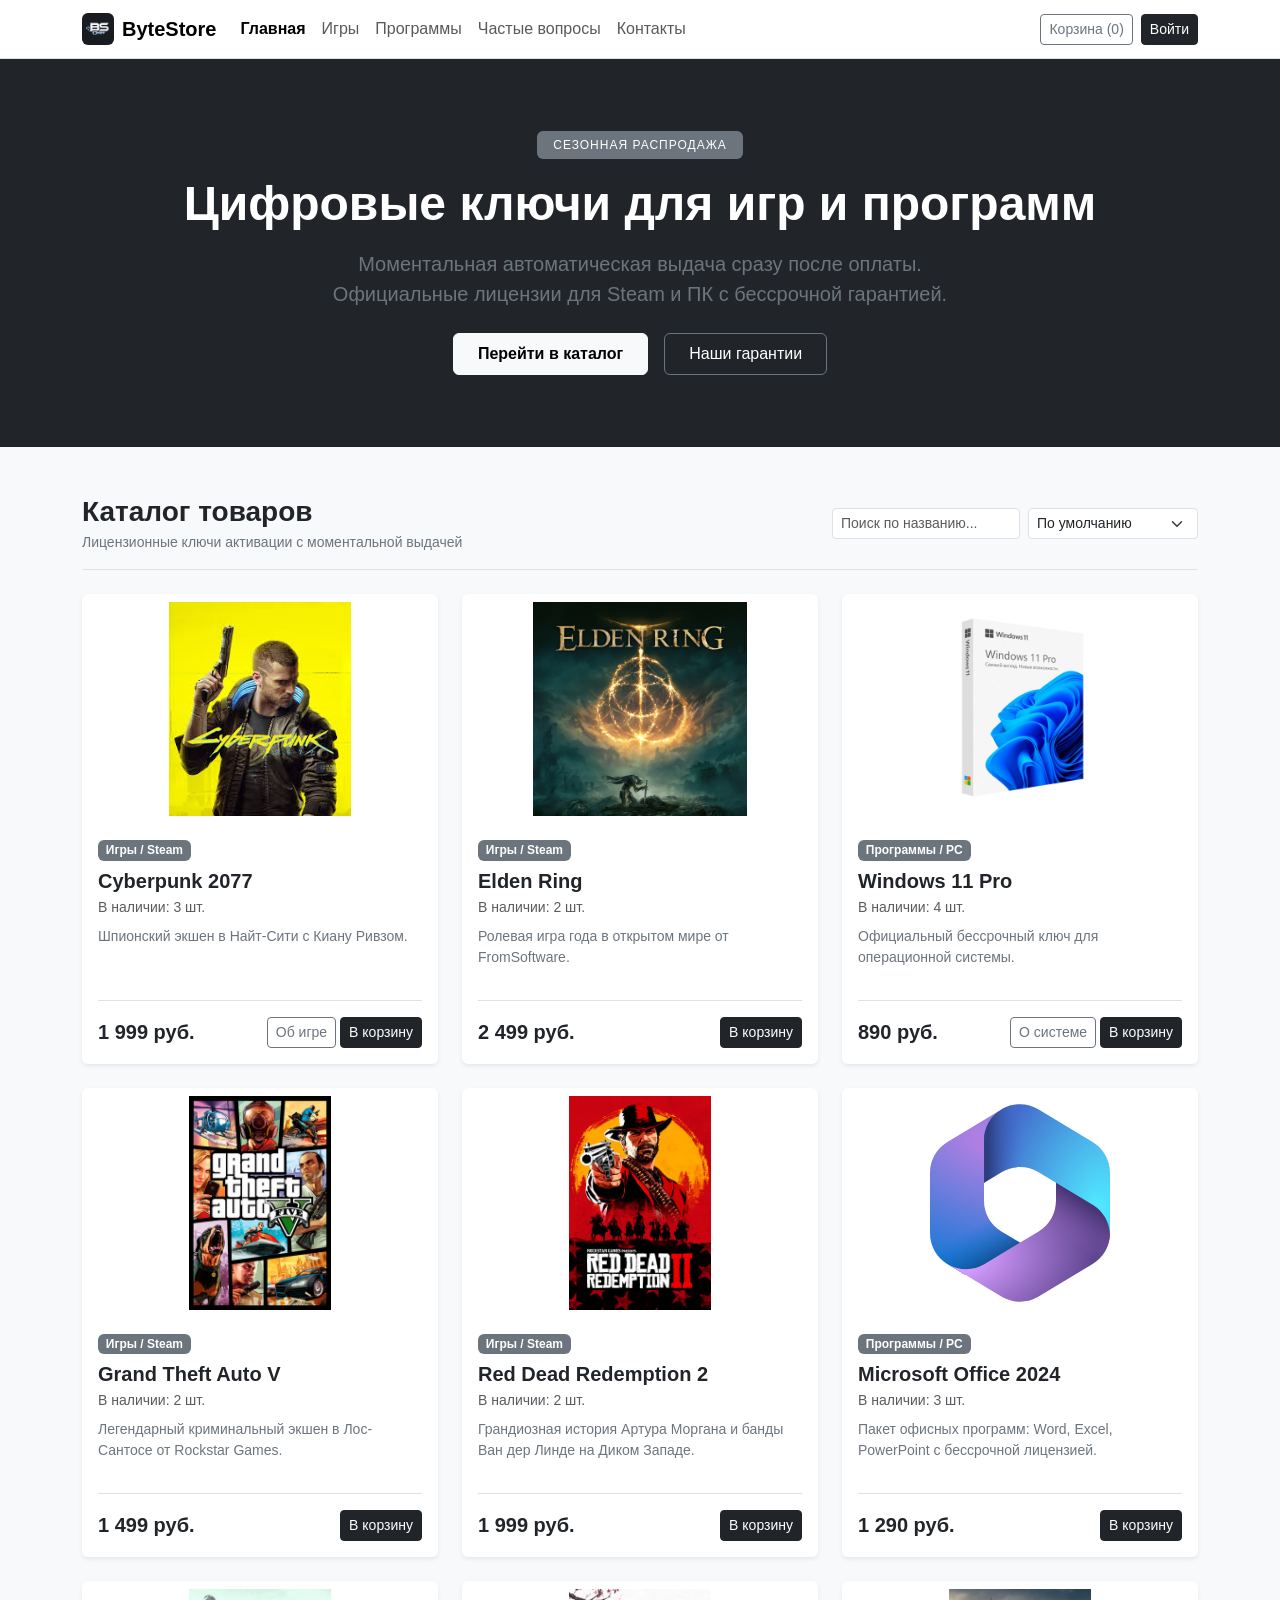
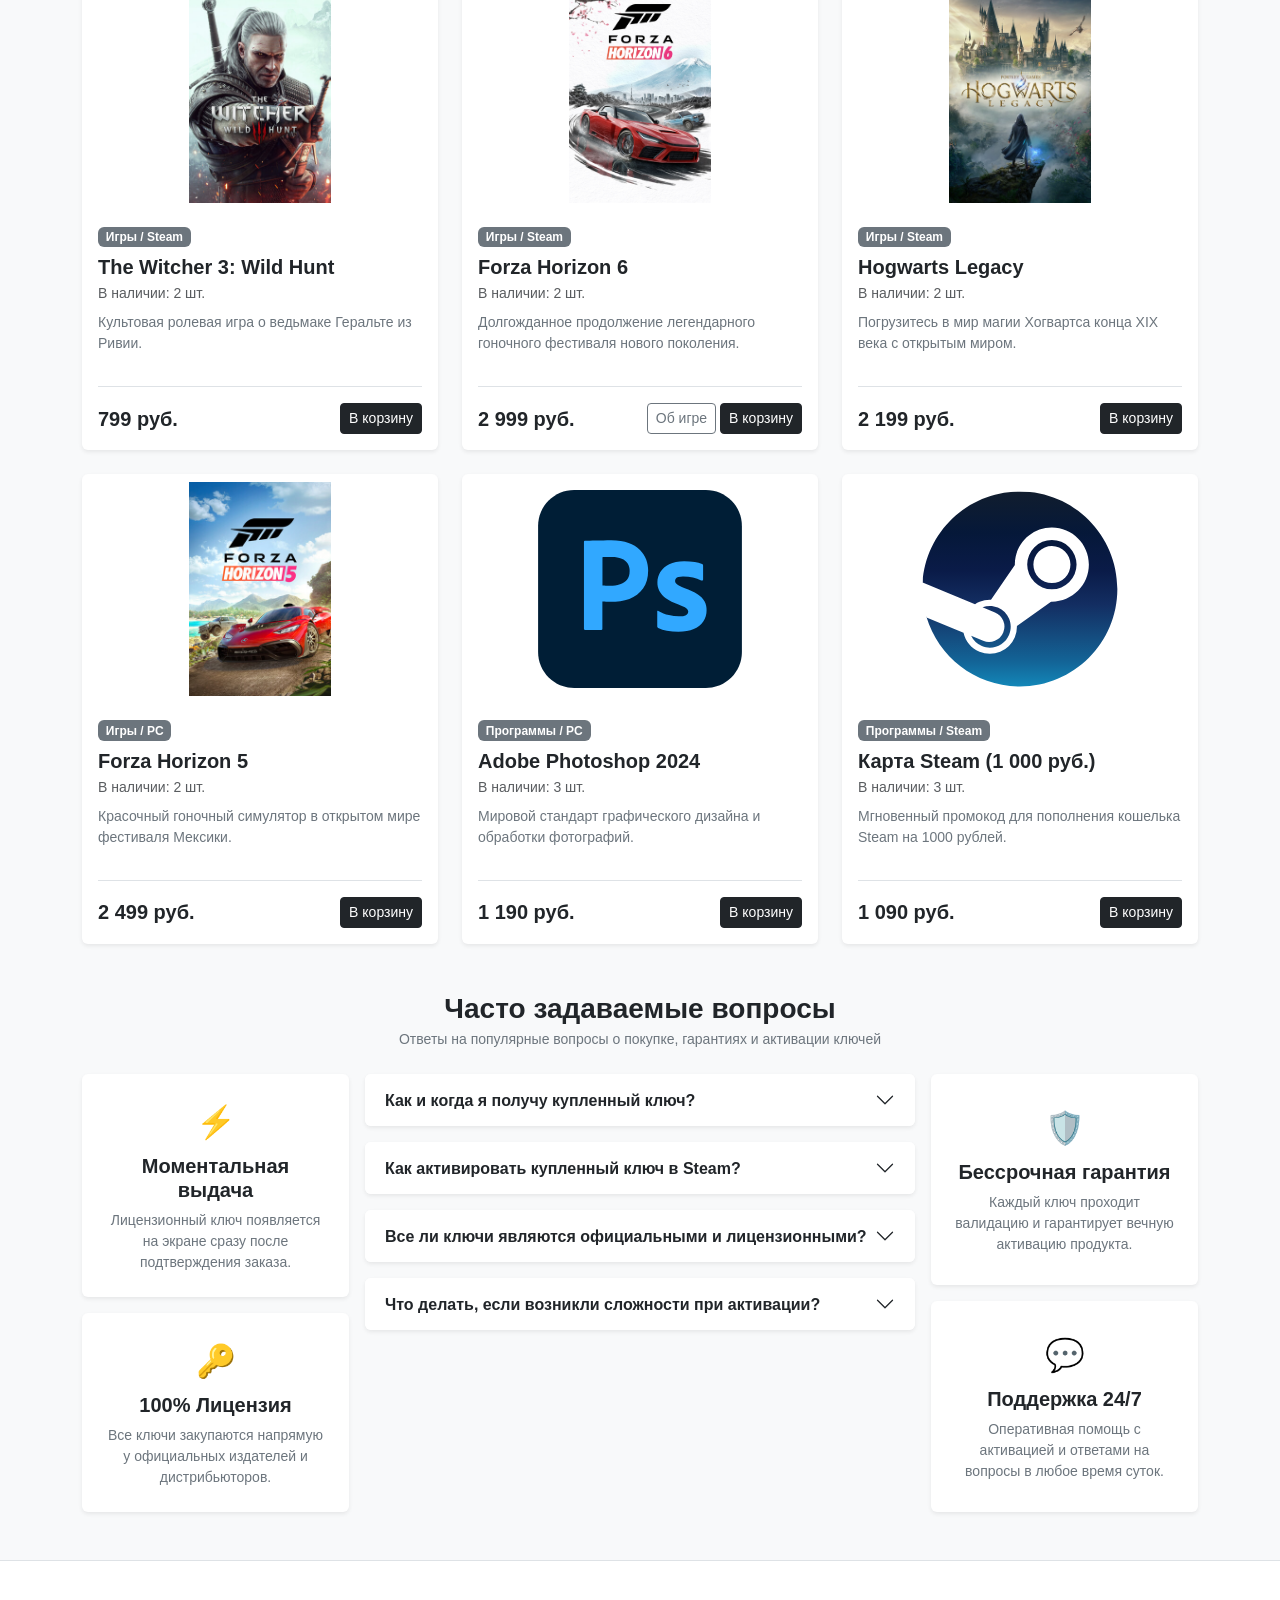
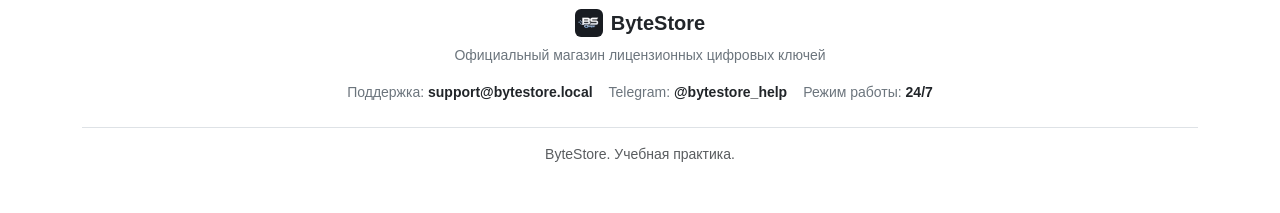
==== commit 85831296: "ByteStore" ====
--- a/index.html
+++ b/index.html
@@ -4,6 +4,7 @@
     <meta charset="UTF-8">
     <meta name="viewport" content="width=device-width, initial-scale=1.0">
     <title>ByteStore - Магазин цифровых товаров</title>
+    <link rel="icon" type="image/png" href="img/ByteStore.png">
 
     <!-- шрифт satoshi -->
     <link href="https://api.fontshare.com/v2/css?f[]=satoshi@900,700,500,400&display=swap" rel="stylesheet">
@@ -29,7 +30,10 @@
     <!-- шапка сайта -->
     <nav class="navbar navbar-expand-lg bg-white border-bottom sticky-top">
         <div class="container">
-            <a class="navbar-brand fw-bold" href="#">ByteStore</a>
+            <a class="navbar-brand fw-bold d-flex align-items-center gap-2" href="#">
+                <img src="img/ByteStore.png" alt="ByteStore" width="32" height="32" class="rounded-2">
+                <span>ByteStore</span>
+            </a>
             
             <button class="navbar-toggler" type="button" data-bs-toggle="collapse" data-bs-target="#navbarNav">
                 <span class="navbar-toggler-icon"></span>
@@ -575,7 +579,10 @@
     <!-- подвал и блок контактов -->
     <footer id="contacts" class="bg-white border-top py-5 text-secondary small">
         <div class="container text-center">
-            <h5 class="fw-bold text-dark mb-2">ByteStore</h5>
+            <div class="d-flex align-items-center justify-content-center gap-2 mb-2">
+                <img src="img/ByteStore.png" alt="ByteStore" width="28" height="28" class="rounded-2">
+                <h5 class="fw-bold text-dark mb-0">ByteStore</h5>
+            </div>
             <p class="text-secondary mb-3">Официальный магазин лицензионных цифровых ключей</p>
             <div class="d-inline-flex flex-column flex-sm-row gap-3 text-secondary mb-4">
                 <span>Поддержка: <strong class="text-dark">support@bytestore.local</strong></span>
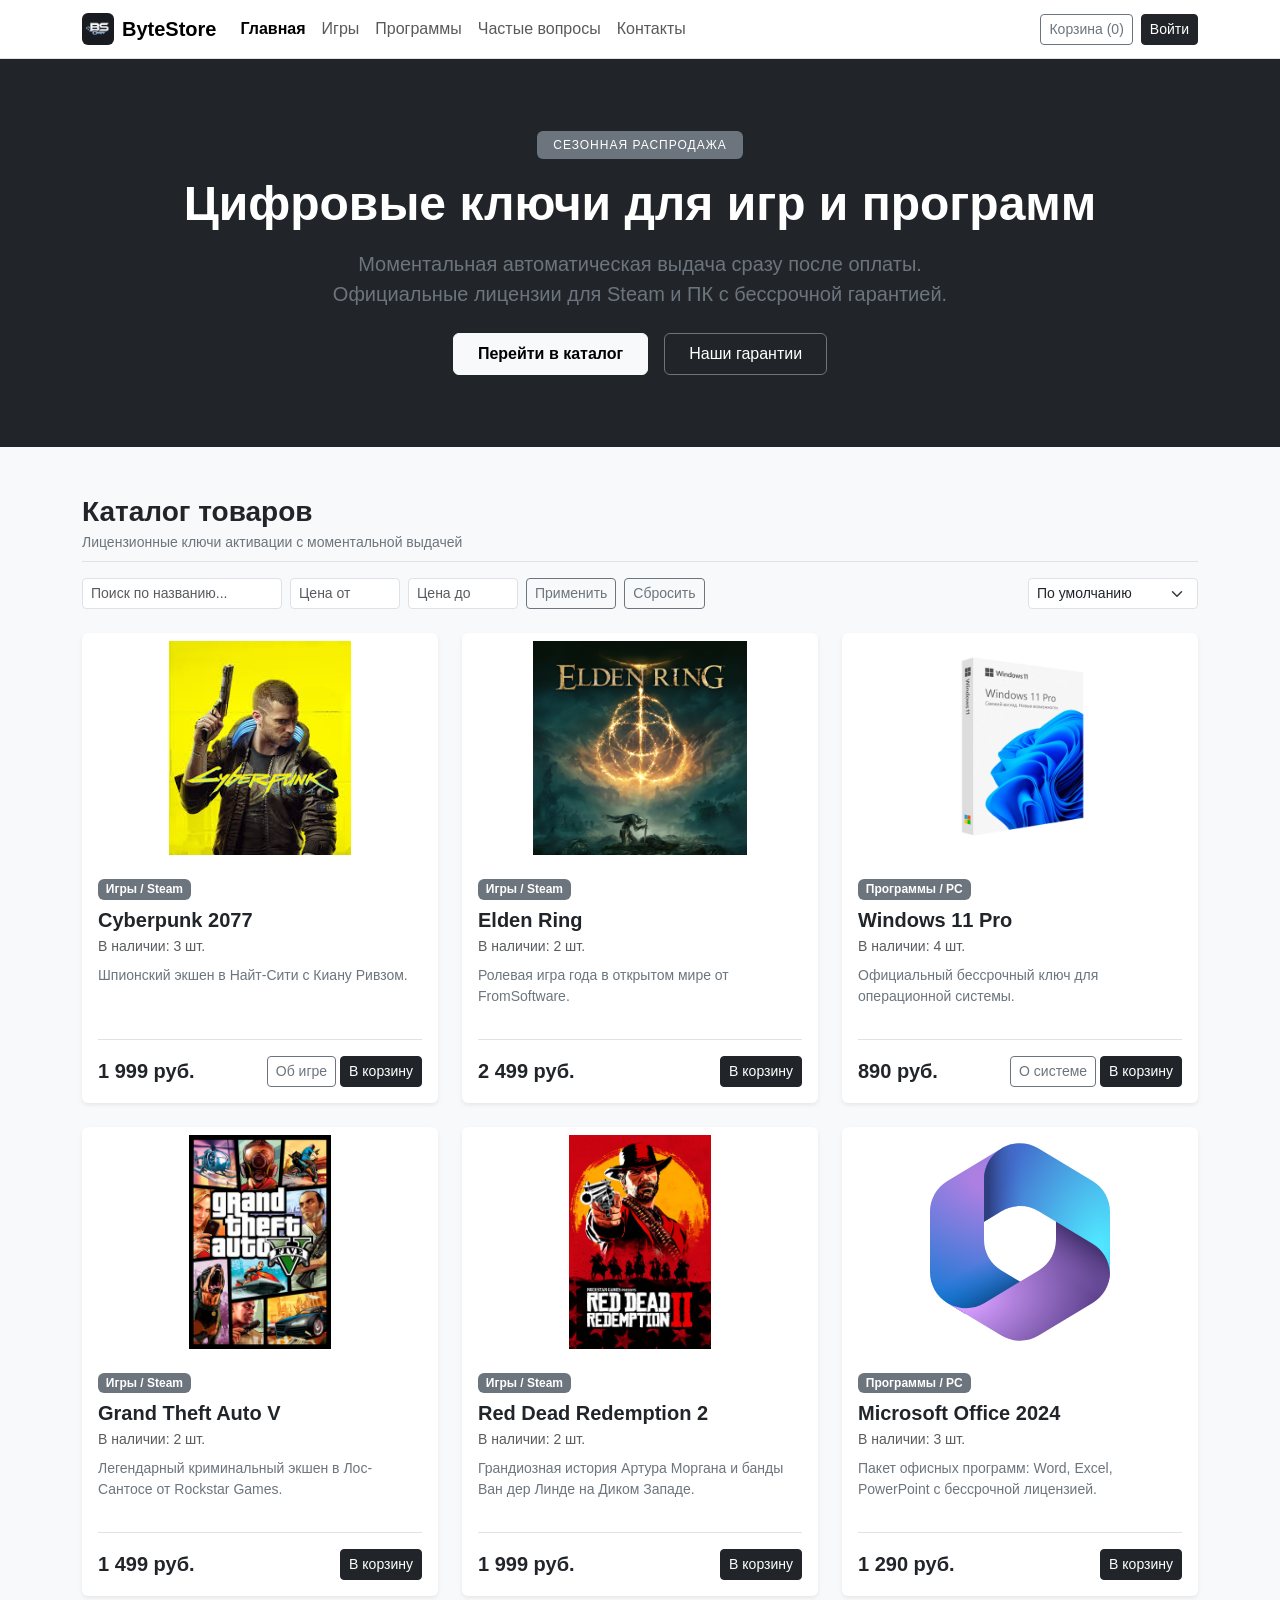
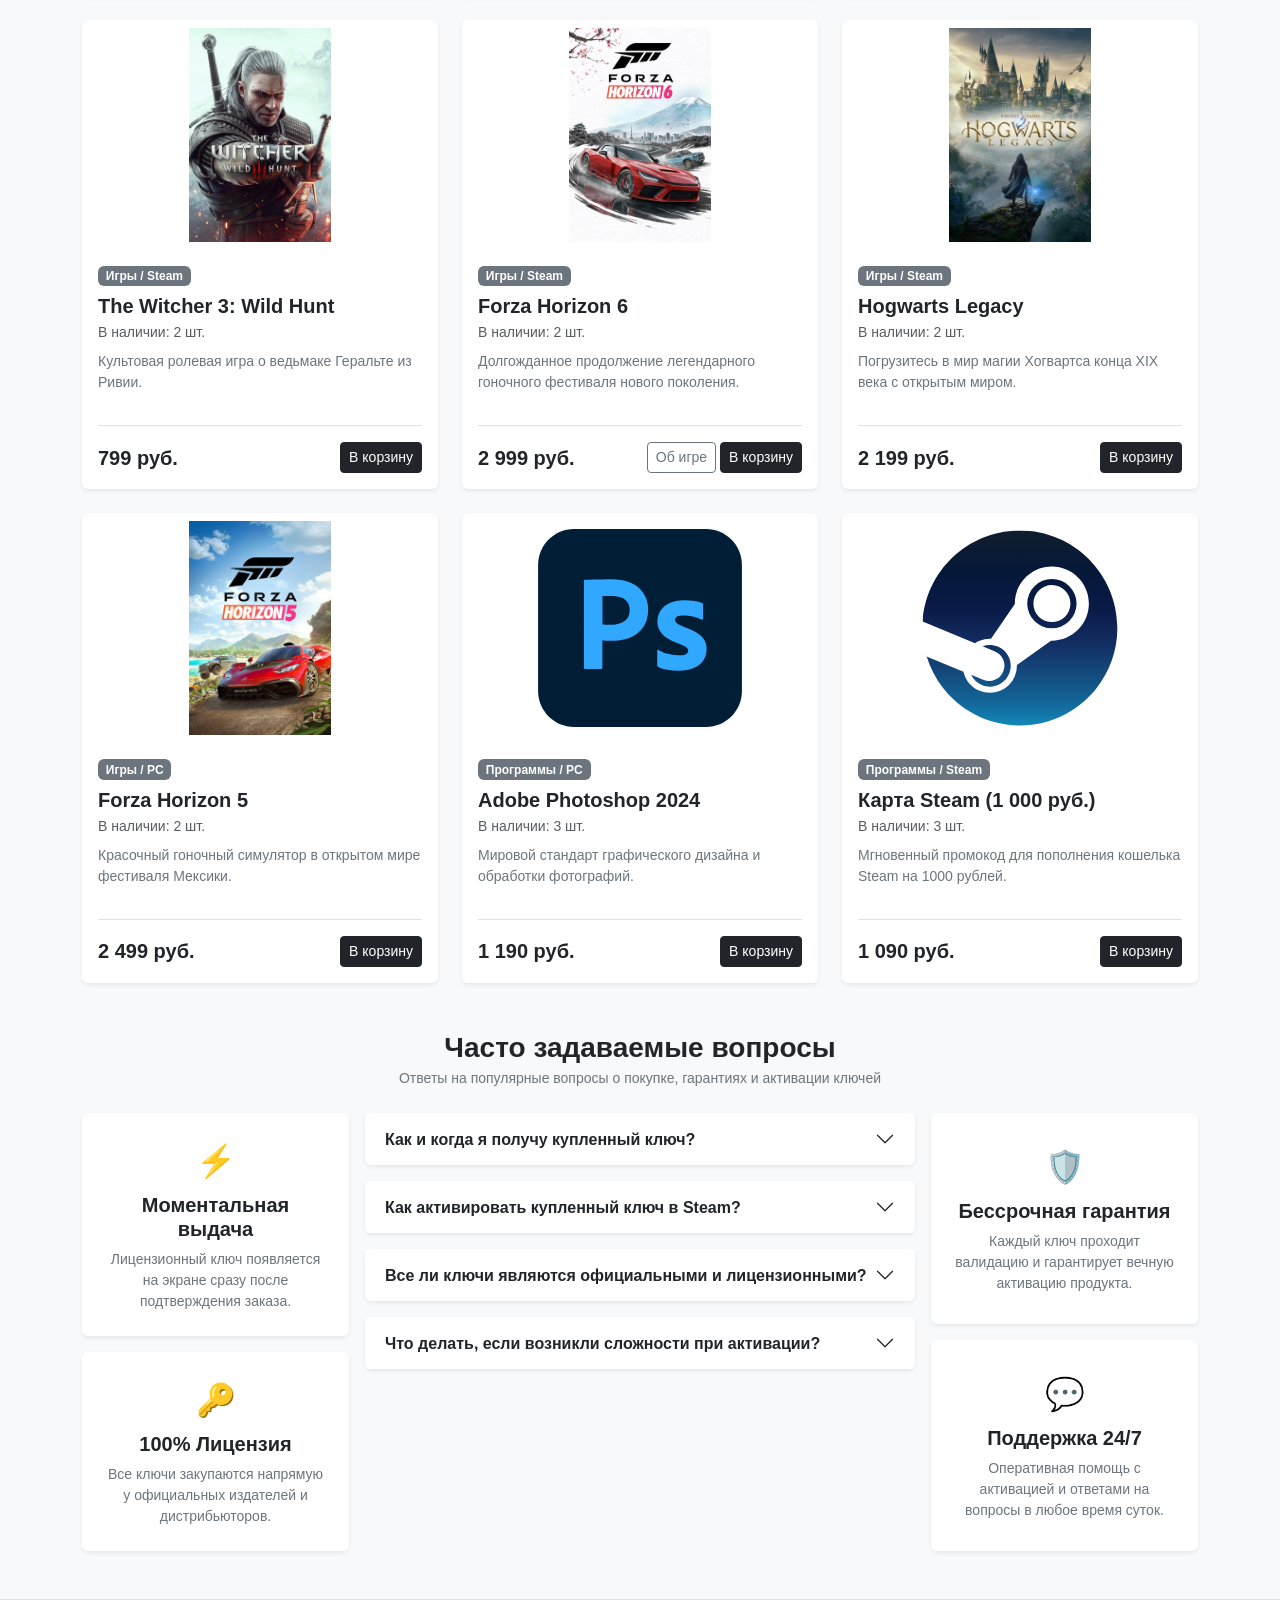
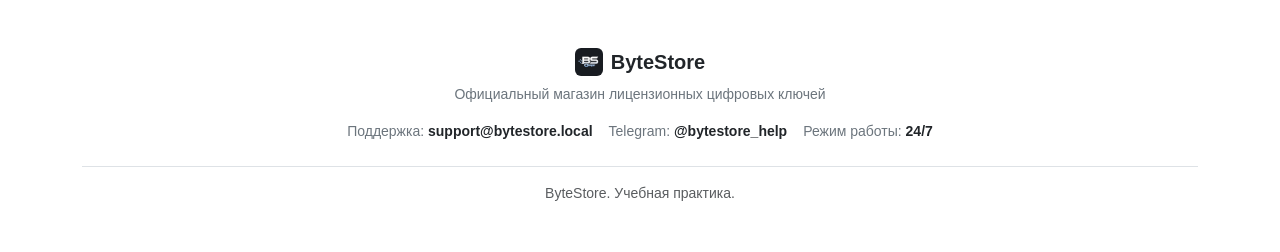
==== commit fe56e41c: "ByteStore" ====
--- a/index.html
+++ b/index.html
@@ -89,19 +89,24 @@
 
     <!-- заголовок каталога и панель фильтрации -->
     <div id="catalog" class="container mb-4">
-        <div class="d-flex flex-column flex-md-row justify-content-between align-items-md-center border-bottom pb-3 gap-3">
-            <div>
-                <h2 class="h3 fw-bold mb-1" id="pageTitle">Каталог товаров</h2>
-                <p class="text-secondary small mb-0" id="pageSubtitle">Лицензионные ключи активации с моментальной выдачей</p>
-            </div>
-            <div class="d-flex align-items-center gap-2">
-                <input type="text" class="form-control form-control-sm" id="searchInput" placeholder="Поиск по названию..." style="max-width: 220px;">
-                <select class="form-select form-select-sm" id="sortSelect" style="max-width: 170px;">
-                    <option value="default">По умолчанию</option>
-                    <option value="price-asc">Сначала дешевле</option>
-                    <option value="price-desc">Сначала дороже</option>
-                </select>
-            </div>
+        <!-- Верхняя строка: заголовок и подзаголовок -->
+        <div class="border-bottom pb-2 mb-3">
+            <h2 class="h3 fw-bold mb-1" id="pageTitle">Каталог товаров</h2>
+            <p class="text-secondary small mb-0" id="pageSubtitle">Лицензионные ключи активации с моментальной выдачей</p>
+        </div>
+        
+        <!-- Нижняя строка: все фильтры в один ряд -->
+        <div class="d-flex flex-wrap align-items-center gap-2">
+            <input type="text" class="form-control form-control-sm" id="searchInput" placeholder="Поиск по названию..." style="max-width: 200px;">
+            <input type="number" class="form-control form-control-sm" id="priceMin" placeholder="Цена от" min="0" style="max-width: 110px;">
+            <input type="number" class="form-control form-control-sm" id="priceMax" placeholder="Цена до" min="0" style="max-width: 110px;">
+            <button class="btn btn-outline-secondary btn-sm" id="priceFilterBtn" type="button">Применить</button>
+            <button class="btn btn-outline-secondary btn-sm" id="priceResetBtn" type="button">Сбросить</button>
+            <select class="form-select form-select-sm ms-md-auto" id="sortSelect" style="max-width: 170px;">
+                <option value="default">По умолчанию</option>
+                <option value="price-asc">Сначала дешевле</option>
+                <option value="price-desc">Сначала дороже</option>
+            </select>
         </div>
     </div>
 
@@ -596,6 +601,6 @@
     </footer>
 
     <script src="https://cdn.jsdelivr.net/npm/bootstrap@5.3.3/dist/js/bootstrap.bundle.min.js"></script>
-    <script src="app.js?v=7"></script>
+    <script src="app.js?v=8"></script>
 </body>
-</html>
+</html>
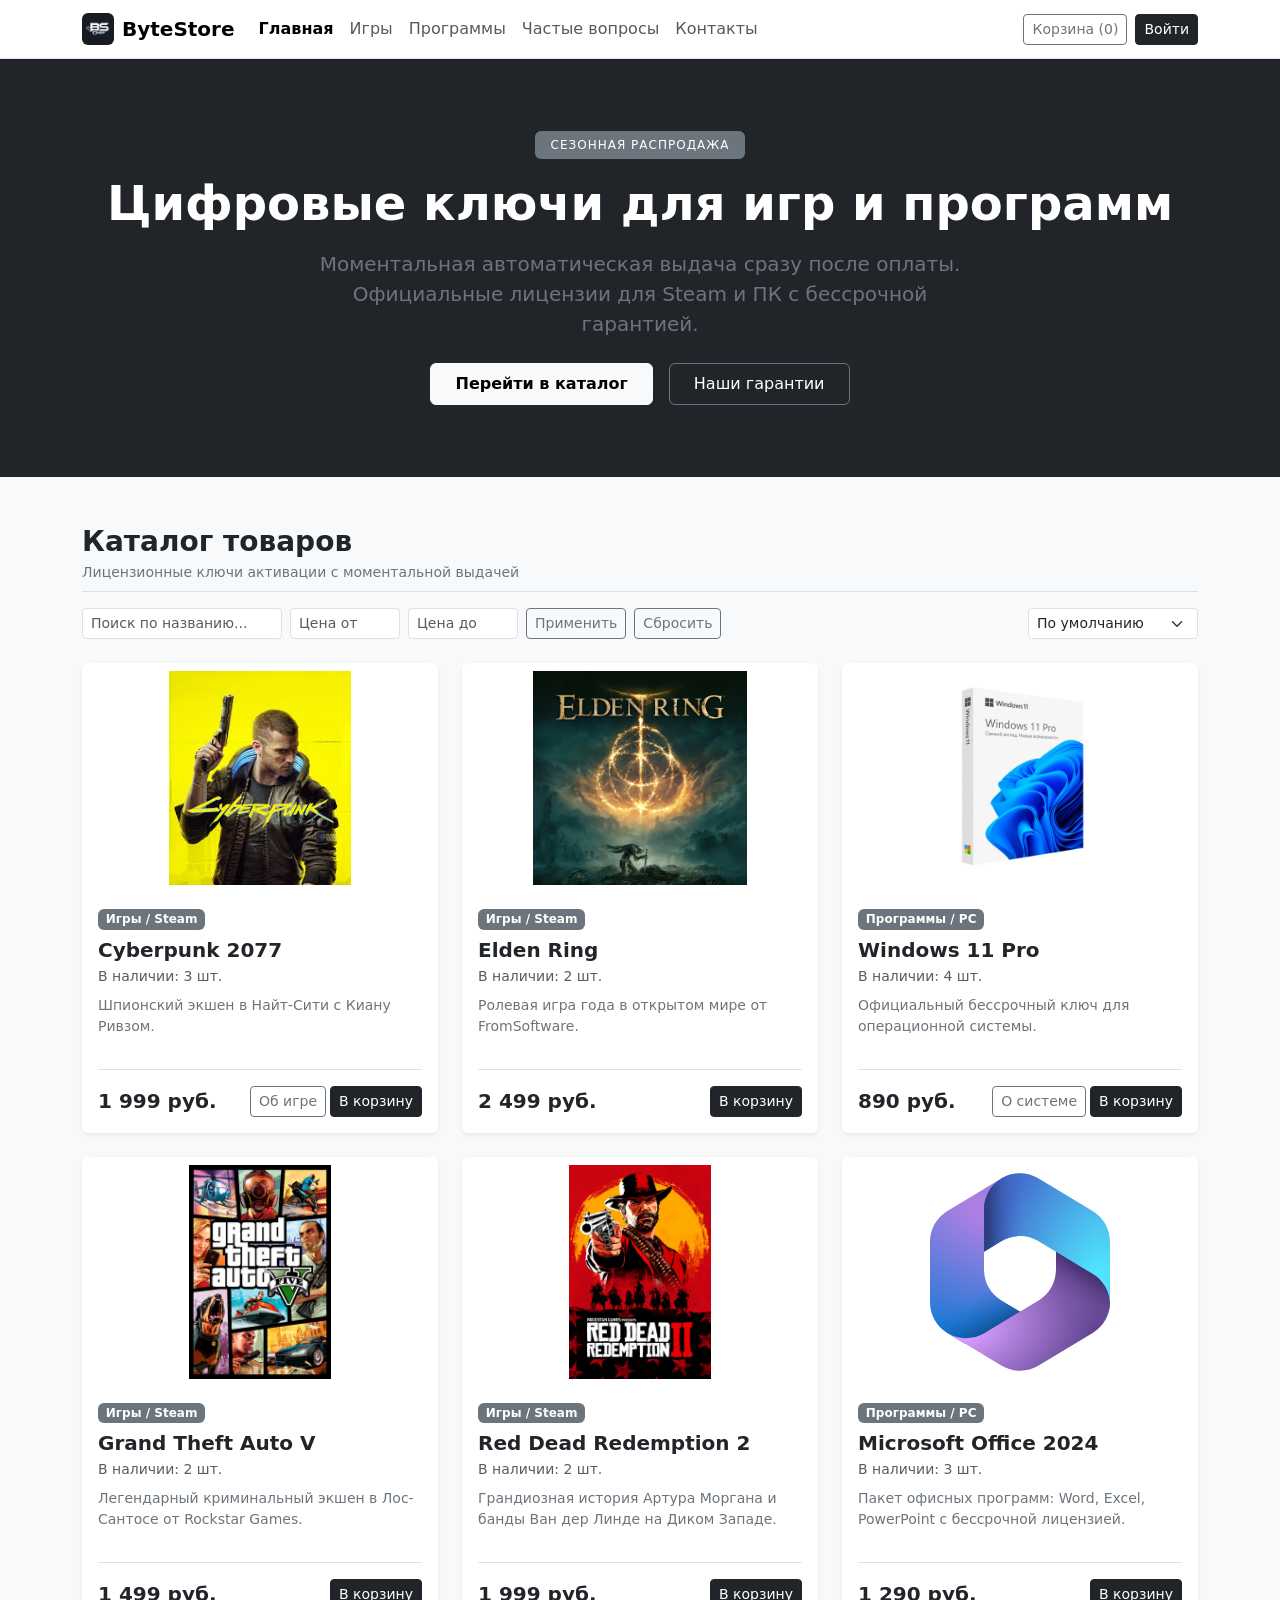
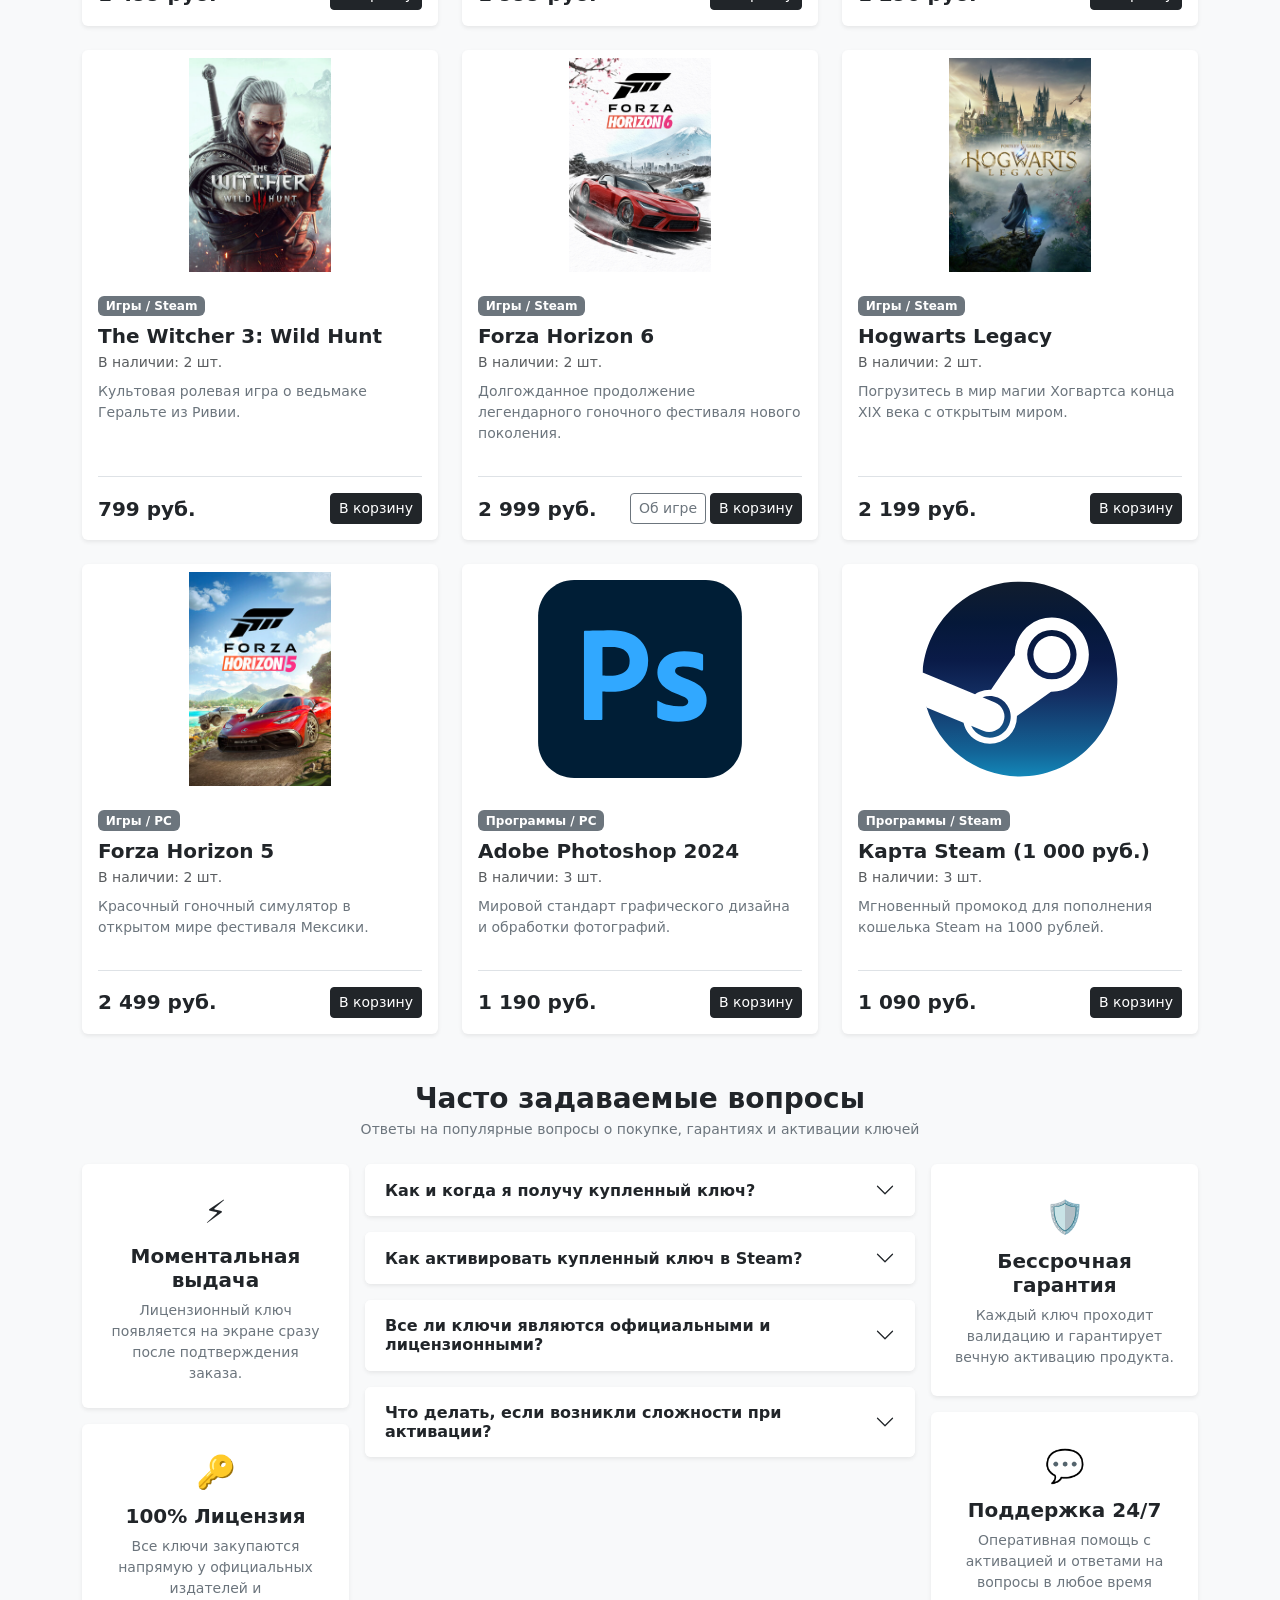
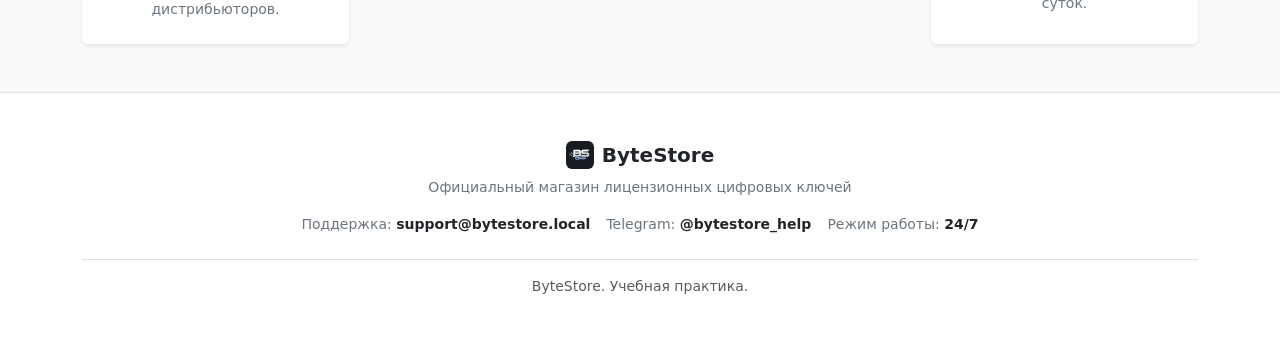
==== commit 06934608: "ByteStore" ====
--- a/index.html
+++ b/index.html
@@ -6,15 +6,12 @@
     <title>ByteStore - Магазин цифровых товаров</title>
     <link rel="icon" type="image/png" href="img/ByteStore.png">
 
-    <!-- шрифт satoshi -->
-    <link href="https://api.fontshare.com/v2/css?f[]=satoshi@900,700,500,400&display=swap" rel="stylesheet">
-
     <!-- bootstrap 5.3 -->
     <link href="https://cdn.jsdelivr.net/npm/bootstrap@5.3.3/dist/css/bootstrap.min.css" rel="stylesheet">
 
     <style>
         body {
-            font-family: 'Satoshi', sans-serif;
+            font-family: system-ui, -apple-system, "Segoe UI", Roboto, "Helvetica Neue", Arial, sans-serif;
         }
         html {
             scroll-behavior: smooth;
@@ -89,13 +86,11 @@
 
     <!-- заголовок каталога и панель фильтрации -->
     <div id="catalog" class="container mb-4">
-        <!-- Верхняя строка: заголовок и подзаголовок -->
         <div class="border-bottom pb-2 mb-3">
             <h2 class="h3 fw-bold mb-1" id="pageTitle">Каталог товаров</h2>
             <p class="text-secondary small mb-0" id="pageSubtitle">Лицензионные ключи активации с моментальной выдачей</p>
         </div>
         
-        <!-- Нижняя строка: все фильтры в один ряд -->
         <div class="d-flex flex-wrap align-items-center gap-2">
             <input type="text" class="form-control form-control-sm" id="searchInput" placeholder="Поиск по названию..." style="max-width: 200px;">
             <input type="number" class="form-control form-control-sm" id="priceMin" placeholder="Цена от" min="0" style="max-width: 110px;">
@@ -412,7 +407,7 @@
                         </svg>
                     </div>
                     <h5 class="fw-bold mb-2">Оплата прошла успешно!</h5>
-                    <p class="text-secondary small mb-3">Ваш цифровой ключ активации:</p>
+                    <p class="text-secondary small mb-3" id="issuedKeySubtitle">Ваш цифровой ключ активации:</p>
                     <div class="p-3 bg-light border rounded font-monospace fw-bold fs-5 text-dark mb-3" id="issuedKey">
                         XXXX-XXXX-XXXX-XXXX
                     </div>
@@ -601,6 +596,6 @@
     </footer>
 
     <script src="https://cdn.jsdelivr.net/npm/bootstrap@5.3.3/dist/js/bootstrap.bundle.min.js"></script>
-    <script src="app.js?v=8"></script>
+    <script src="app.js?v=9"></script>
 </body>
 </html>
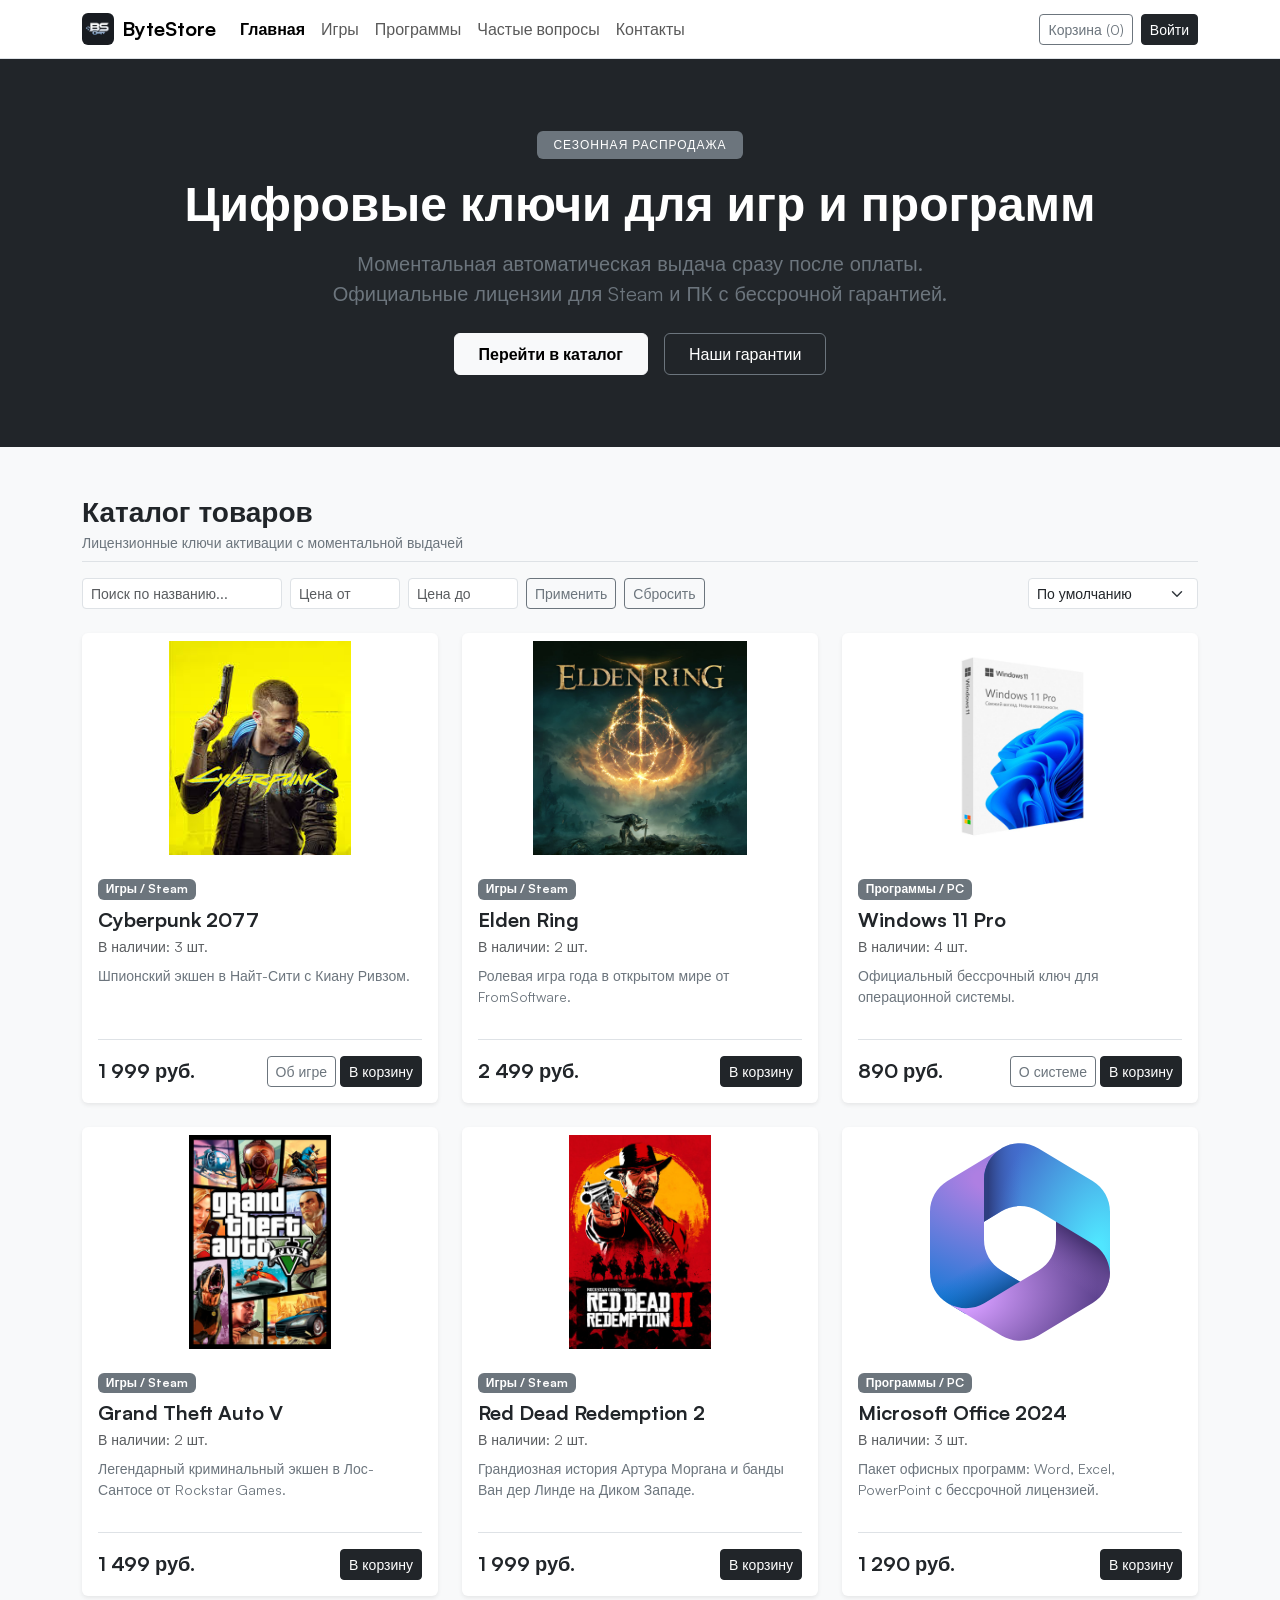
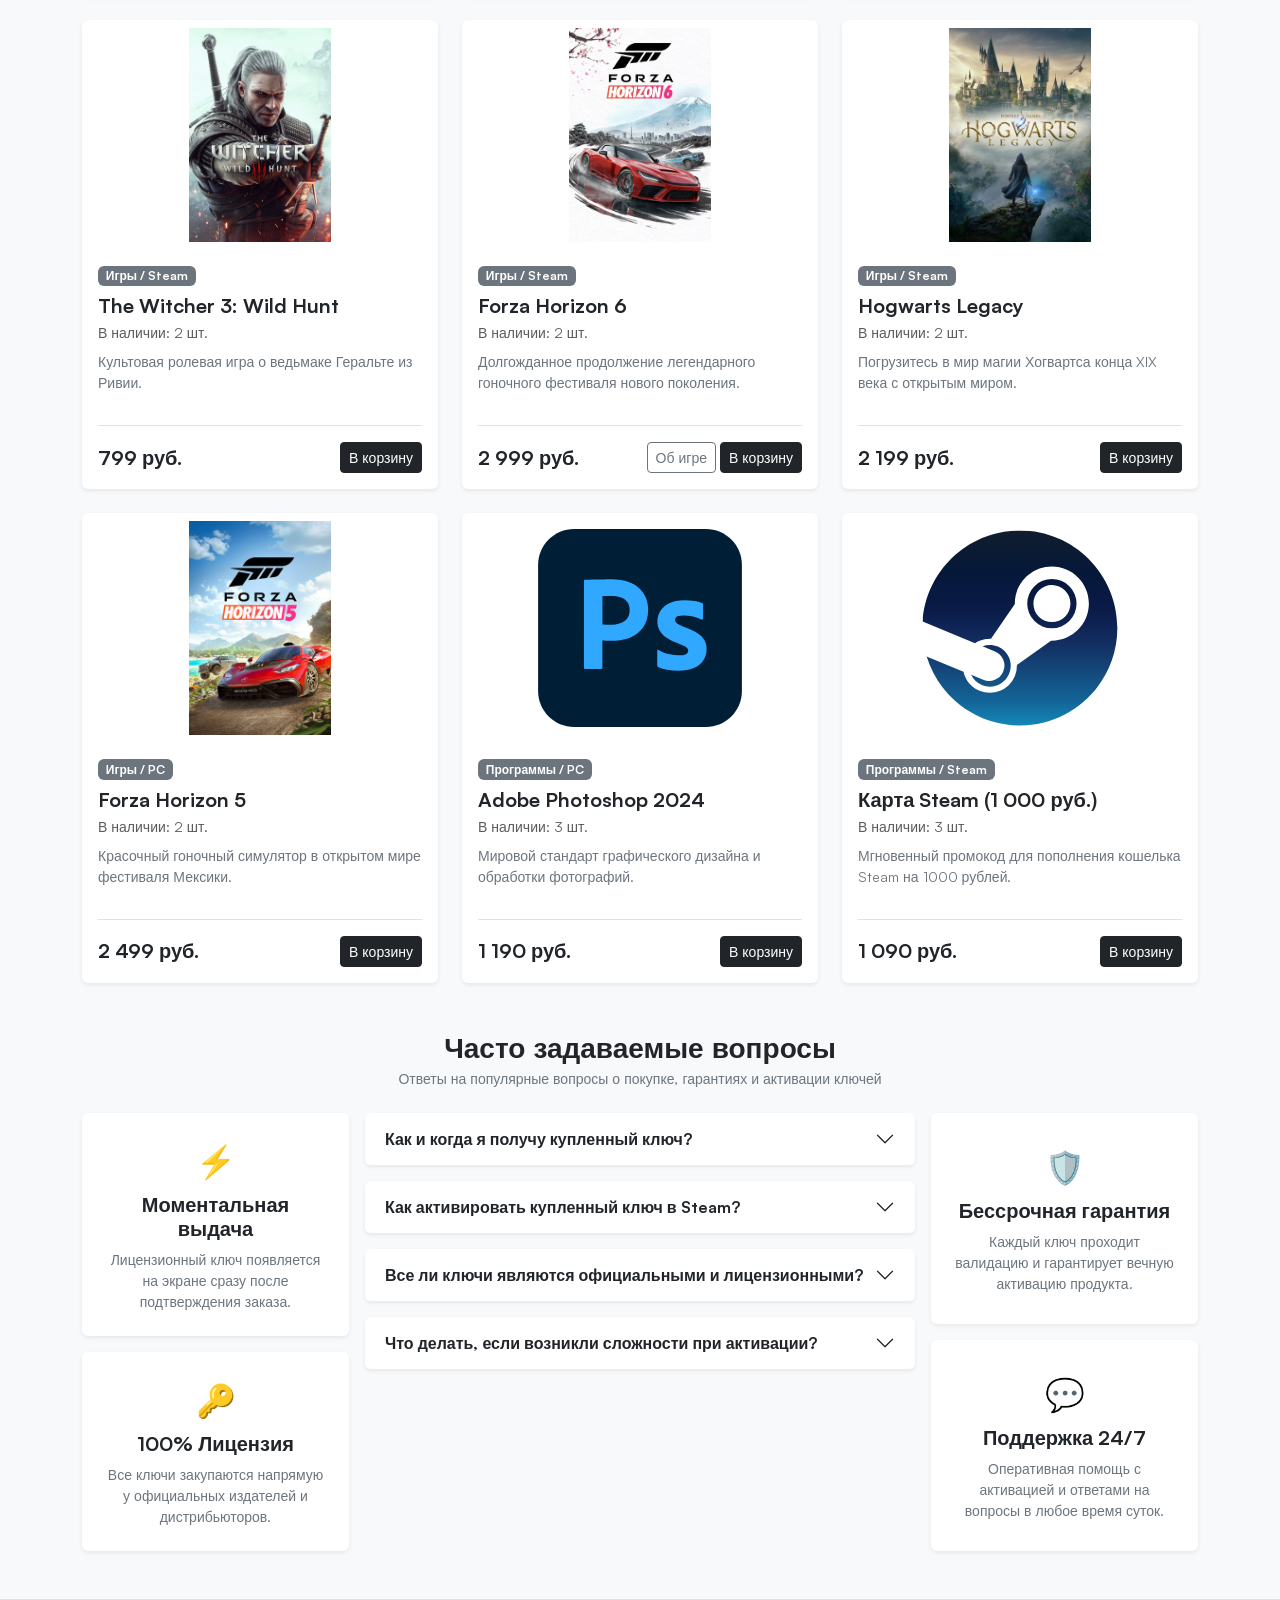
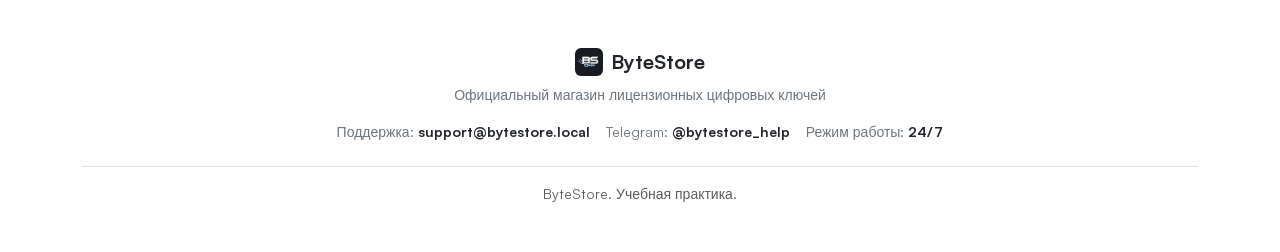
==== commit ae9271a7: "ByteStore" ====
--- a/index.html
+++ b/index.html
@@ -6,12 +6,15 @@
     <title>ByteStore - Магазин цифровых товаров</title>
     <link rel="icon" type="image/png" href="img/ByteStore.png">
 
+    <!-- локальный шрифт satoshi -->
+    <link href="/fonts/satoshi.css" rel="stylesheet">
+
     <!-- bootstrap 5.3 -->
     <link href="https://cdn.jsdelivr.net/npm/bootstrap@5.3.3/dist/css/bootstrap.min.css" rel="stylesheet">
 
     <style>
         body {
-            font-family: system-ui, -apple-system, "Segoe UI", Roboto, "Helvetica Neue", Arial, sans-serif;
+            font-family: 'Satoshi', sans-serif;
         }
         html {
             scroll-behavior: smooth;
--- a/fonts/satoshi.css
+++ b/fonts/satoshi.css
@@ -0,0 +1,31 @@
+@font-face {
+    font-family: 'Satoshi';
+    src: url('satoshi-400.woff2') format('woff2');
+    font-weight: 400;
+    font-style: normal;
+    font-display: swap;
+}
+
+@font-face {
+    font-family: 'Satoshi';
+    src: url('satoshi-500.woff2') format('woff2');
+    font-weight: 500;
+    font-style: normal;
+    font-display: swap;
+}
+
+@font-face {
+    font-family: 'Satoshi';
+    src: url('satoshi-700.woff2') format('woff2');
+    font-weight: 700;
+    font-style: normal;
+    font-display: swap;
+}
+
+@font-face {
+    font-family: 'Satoshi';
+    src: url('satoshi-900.woff2') format('woff2');
+    font-weight: 900;
+    font-style: normal;
+    font-display: swap;
+}
